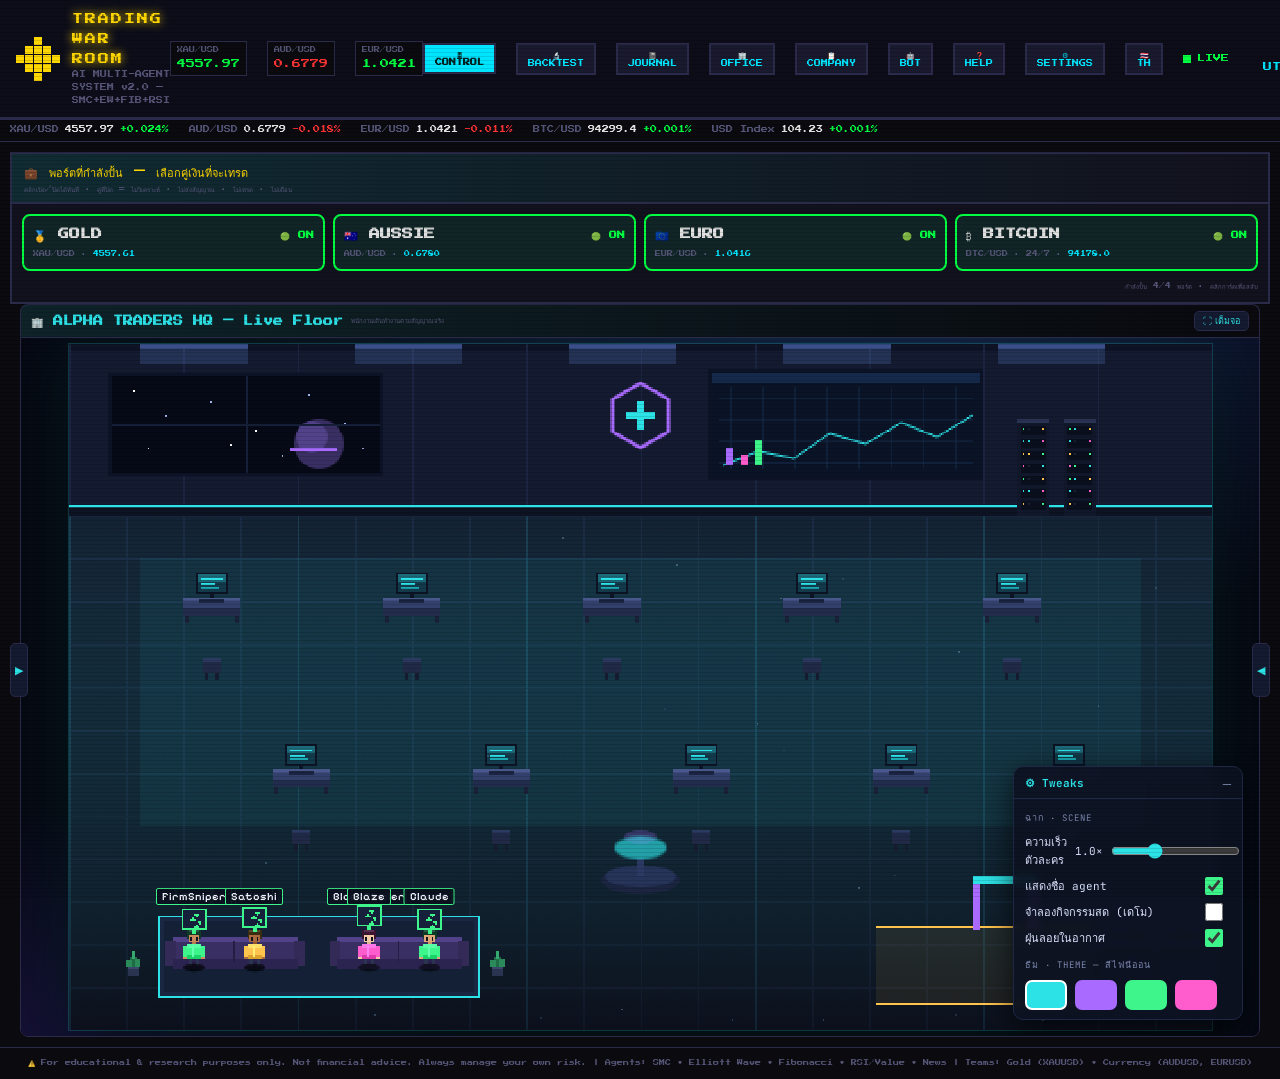
==== index.html @ 18c19ee0 "Phase F.2: fix black screen when both hub columns collapsed. .collapsed{display:none} removed the si" ====
<!DOCTYPE html>
<html lang="th">
<head>
  <meta charset="UTF-8">
  <meta name="viewport" content="width=device-width, initial-scale=1.0">
  <meta http-equiv="cache-control" content="no-cache, no-store, must-revalidate">
  <meta http-equiv="pragma" content="no-cache">
  <meta http-equiv="expires" content="0">
  <title>TRADING WAR ROOM — AI Agent System v25.7</title>
  <link rel="preconnect" href="https://fonts.googleapis.com">
  <link rel="preconnect" href="https://fonts.gstatic.com" crossorigin>
  <link href="https://fonts.googleapis.com/css2?family=Press+Start+2P&display=swap" rel="stylesheet">
  <link rel="stylesheet" href="css/style.css">
  <style>
    /* Pixel art logo grid */
    .star-pixel { display:inline-block; width:6px; height:6px; background:var(--gold); margin:0 1px; }
    .logo-row { display:flex; align-items:center; gap:2px; }

    /* ── HUB LAYOUT (office-center · employees left · data right) ── */
    #main { display:block !important; }
    .hub-grid {
      display:grid; gap:10px; align-items:start;
      grid-template-columns:370px minmax(0,1fr) 300px;
      transition:grid-template-columns .2s ease;
    }
    .hub-grid.no-left  { grid-template-columns:0 minmax(0,1fr) 300px; }
    .hub-grid.no-right { grid-template-columns:370px minmax(0,1fr) 0; }
    .hub-grid.no-left.no-right { grid-template-columns:0 minmax(0,1fr) 0; }
    .hub-col { max-height:calc(100vh - 215px); overflow-y:auto; overflow-x:hidden; min-width:0; }
    .hub-col.collapsed { display:none; }
    .hub-col::-webkit-scrollbar { width:7px; } .hub-col::-webkit-scrollbar-thumb { background:#26324d; border-radius:4px; }
    /* Phase F.2: pin each region to its grid track so hiding a side column with
       display:none does NOT push the center office into the 0-width first track. */
    #hub-left   { grid-column:1; }
    .hub-center { grid-column:2; position:sticky; top:8px; min-width:0; }
    #hub-right  { grid-column:3; }
    .hub-office-head { display:flex; align-items:center; gap:8px; padding:6px 10px; border:1px solid var(--border);
      border-bottom:none; border-radius:8px 8px 0 0; background:linear-gradient(90deg,rgba(45,226,230,.12),transparent); }
    #hub-office-frame { width:100%; height:calc(100vh - 200px); min-height:580px; border:1px solid var(--border);
      border-radius:0 0 8px 8px; background:#070a14; display:block; }
    .hub-tab { position:absolute; top:50%; transform:translateY(-50%); z-index:30; width:18px; height:54px;
      background:#141b30; border:1px solid var(--border); color:var(--cyan,#2de2e6); cursor:pointer;
      font-size:11px; display:flex; align-items:center; justify-content:center; border-radius:5px; }
    #hub-tab-left  { left:0; } #hub-tab-right { right:0; }
    @media (max-width:1100px){ .hub-grid,.hub-grid.no-left,.hub-grid.no-right{ grid-template-columns:1fr; } .hub-center{position:static} #hub-office-frame{height:420px} .hub-col{max-height:none} }
  </style>
</head>
<body>

<!-- ═══════════════════ HEADER ═══════════════════ -->
<header id="header">
  <div class="logo-block">
    <!-- Pixel star logo -->
    <div style="display:grid;grid-template-columns:repeat(5,8px);gap:1px;width:44px">
      <div style="background:transparent"></div>
      <div style="background:transparent"></div>
      <div style="background:#ffd700;height:8px"></div>
      <div style="background:transparent"></div>
      <div style="background:transparent"></div>
      <div style="background:transparent"></div>
      <div style="background:#ffd700;height:8px"></div>
      <div style="background:#ffd700;height:8px"></div>
      <div style="background:#ffd700;height:8px"></div>
      <div style="background:transparent"></div>
      <div style="background:#ffd700;height:8px"></div>
      <div style="background:#ffd700;height:8px"></div>
      <div style="background:#ffd700;height:8px"></div>
      <div style="background:#ffd700;height:8px"></div>
      <div style="background:#ffd700;height:8px"></div>
      <div style="background:transparent"></div>
      <div style="background:#ffd700;height:8px"></div>
      <div style="background:#ffd700;height:8px"></div>
      <div style="background:#ffd700;height:8px"></div>
      <div style="background:transparent"></div>
      <div style="background:transparent"></div>
      <div style="background:transparent"></div>
      <div style="background:#ffd700;height:8px"></div>
      <div style="background:transparent"></div>
      <div style="background:transparent"></div>
    </div>
    <div>
      <div class="logo-text">TRADING WAR ROOM</div>
      <div class="logo-sub">AI MULTI-AGENT SYSTEM v2.0 — SMC+EW+FIB+RSI</div>
    </div>
  </div>

  <div style="display:flex;gap:20px;align-items:center">
    <!-- Price tags in header -->
    <div id="price-xau" class="price-tag">
      <span class="sym">XAU/USD</span>
      <span class="val">4571.00</span>
    </div>
    <div id="price-aud" class="price-tag">
      <span class="sym">AUD/USD</span>
      <span class="val">0.6452</span>
    </div>
    <div id="price-eur" class="price-tag">
      <span class="sym">EUR/USD</span>
      <span class="val">1.0853</span>
    </div>
  </div>

  <div class="header-right">
    <button class="hdr-btn" onclick="Modal.open('control')" title="ห้องควบคุมหลัก — ใช้อันนี้พอ" style="background:var(--teal);color:#022;font-weight:bold">🎛 CONTROL</button>
    <button class="hdr-btn" onclick="Modal.open('backtest')" data-i18n="btn.backtest" data-i18n-title="bt.title">🔬 BACKTEST</button>
    <button class="hdr-btn" onclick="Modal.open('journal')" data-i18n="btn.journal">📓 JOURNAL</button>
    <button class="hdr-btn" onclick="openAgentHQ()" title="Agent HQ — Live Pixel Office">🏢 OFFICE</button>
    <button class="hdr-btn" onclick="Modal.open('company')" title="Company / Org View">📋 COMPANY</button>
    <button class="hdr-btn" onclick="Modal.open('botstatus')" title="MT5 Bot Status">🤖 BOT</button>
    <button class="hdr-btn" onclick="Modal.open('help')" data-i18n="btn.help">❓ HELP</button>
    <button class="hdr-btn" onclick="Modal.open('settings')" data-i18n="btn.settings">⚙ SETTINGS</button>
    <button class="hdr-btn" id="lang-toggle" onclick="I18n.toggle()" title="Toggle TH/EN">🇹🇭 TH</button>
    <div class="live-indicator">
      <div class="live-dot"></div>
      <span id="live-status">INIT</span>
    </div>
    <div id="api-rate" style="display:none;font-size:6px;color:var(--gray);min-width:60px" title="Twelve Data rate: calls in last 60s (safe limit 5, hard limit 8)">API: 0/5</div>
    <div id="clock">--:--:--</div>
  </div>
</header>

<!-- ═══════════════════ ALERT BANNER ═══════════════════ -->
<div id="alert-banner" class="alert-banner" style="display:none">
  <!-- Filled by SignalGrade.renderBanner() -->
</div>

<!-- ═══════════════════ TICKER BAR ═══════════════════ -->
<div id="ticker-bar">
  <div class="ticker-item"><span class="ticker-sym">Loading...</span></div>
</div>

<!-- ═══════════════════ MAIN GRID ═══════════════════ -->
<div id="main">

  <!-- ═══════ PORTFOLIO SELECTOR (Phase 26: choose pairs to grow) ═══════ -->
  <div class="team-panel" id="portfolio-panel" style="grid-column:1/-1">
    <div class="team-header" style="background:linear-gradient(90deg,rgba(0,229,200,0.12),transparent)">
      <div>
        <div class="team-name">💼 พอร์ตที่กำลังปั้น — เลือกคู่เงินที่จะเทรด</div>
        <div style="font-size:6px;color:var(--gray);margin-top:2px">คลิกเปิด/ปิดได้ทันที · คู่ที่ปิด = ไม่วิเคราะห์ · ไม่ส่งสัญญาณ · ไม่เทรด · ไม่เตือน</div>
      </div>
    </div>
    <div id="portfolio-cards" style="display:flex;gap:8px;padding:10px;flex-wrap:wrap"></div>
  </div>

  <!-- ═══════ HUB: employees (left) · office (center) · data (right) ═══════ -->
  <div class="hub-grid" id="hub-grid" style="position:relative">
    <button class="hub-tab" id="hub-tab-left"  title="พับ/กางแผงพนักงาน" onclick="toggleHub('left')">◀</button>
    <button class="hub-tab" id="hub-tab-right" title="พับ/กางแผงข้อมูล"  onclick="toggleHub('right')">▶</button>

    <!-- LEFT: Employee Board / Trading Floor -->
    <aside class="hub-col" id="hub-left">
      <div class="team-panel" id="roster-panel">
        <div class="team-header" style="background:linear-gradient(90deg,rgba(255,215,0,0.12),transparent)">
          <div>
            <div class="team-name">👔 TRADING FLOOR</div>
            <div style="font-size:6px;color:var(--gray);margin-top:2px">1 คอมโบ/คน · แข่งกันออกซิก · Audit รายคน 🎯</div>
          </div>
        </div>
        <div id="trader-roster-body" style="padding:10px">
          <div style="padding:20px;text-align:center;font-size:7px;color:var(--gray)">
            <div class="pixel-loader"></div> Loading traders...
          </div>
        </div>
      </div>
    </aside>

    <!-- CENTER: live pixel office (Agent HQ) -->
    <section class="hub-center" id="hub-center">
      <div class="hub-office-head">
        <span style="font-size:10px;color:var(--cyan,#2de2e6);font-weight:bold">🏢 ALPHA TRADERS HQ — Live Floor</span>
        <span style="font-size:6px;color:var(--gray)">พนักงานเดินทำงานตามสัญญาณจริง</span>
        <button onclick="openAgentHQ()" title="เปิดเต็มจอ" style="margin-left:auto;background:#141b30;border:1px solid var(--border);color:var(--cyan,#2de2e6);font-size:9px;padding:2px 8px;border-radius:5px;cursor:pointer">⛶ เต็มจอ</button>
      </div>
      <iframe id="hub-office-frame" title="Alpha Traders HQ" src="agent-hq.html?embed=1&v=66" loading="lazy"></iframe>
    </section>

    <!-- RIGHT: market data + team analysis + comms -->
    <aside class="hub-col" id="hub-right">
      <!-- GOLD TEAM -->
      <div class="team-panel" id="gold-panel">
        <div class="team-header gold-hdr">
          <div><div class="team-name">🥇 GOLD TEAM</div>
            <div style="font-size:6px;color:var(--gray);margin-top:2px">XAU/USD — Precious Metals</div></div>
        </div>
        <div id="gold-team-body">
          <div style="padding:20px;text-align:center;font-size:7px;color:var(--gray)"><div class="pixel-loader"></div> Initializing Gold Team...</div>
        </div>
      </div>
      <!-- CURRENCY TEAM -->
      <div class="team-panel" id="currency-panel" style="margin-top:10px">
        <div class="team-header fx-hdr">
          <div><div class="team-name fx">💱 CURRENCY TEAM</div>
            <div style="font-size:6px;color:var(--gray);margin-top:2px">AUD/USD + EUR/USD — FX Desk</div></div>
        </div>
        <div id="currency-team-body">
          <div style="padding:20px;text-align:center;font-size:7px;color:var(--gray)"><div class="pixel-loader"></div> Initializing Currency Team...</div>
        </div>
      </div>
      <!-- ACTIVITY LOG -->
      <div id="log-panel" style="margin-top:10px">
        <div class="log-header">📡 AGENT COMMS <span style="margin-left:auto;font-size:6px" class="updating">LIVE</span></div>
        <div class="log-body" id="log-body"></div>
      </div>
    </aside>
  </div>

  <!-- ═══════ COMMANDER PANEL (hidden — superseded by EMPLOYEE BOARD) ═══════ -->
  <div id="commander-panel" class="px-box" style="display:none">
    <div class="cmd-header">
      <div>
        <div class="cmd-title">👑 COMMANDER — GENERAL CONTROL</div>
        <div style="font-size:6px;color:var(--gray);margin-top:2px">Aggregates all team signals → Final trade recommendation</div>
      </div>
      <div style="font-size:7px;color:var(--purple)">ORCHESTRATOR</div>
    </div>
    <div id="commander-body">
      <div style="padding:20px;text-align:center;font-size:7px;color:var(--gray)">
        <div class="pixel-loader"></div> Waiting for team reports...
      </div>
    </div>
  </div>


</div><!-- #main -->

<!-- ═══════════════════ SETTINGS MODAL ═══════════════════ -->
<div id="modal-settings" class="modal" style="display:none">
  <div class="modal-box">
    <div class="modal-header">
      <div class="modal-title">⚙ SETTINGS — Telegram &amp; Alerts</div>
      <button class="modal-close" onclick="Modal.close()">✕</button>
    </div>
    <div class="modal-body">
      <div class="form-group">
        <label class="form-label">🤖 Bot Token <span class="hint">(จาก @BotFather)</span></label>
        <input id="s-token" type="text" class="form-input" placeholder="1234567890:ABCdef..." spellcheck="false">
      </div>
      <div class="form-group">
        <label class="form-label">💬 Chat ID <span class="hint">(ส่ง /start ให้ bot แล้วเช็คที่ @userinfobot)</span></label>
        <input id="s-chatid" type="text" class="form-input" placeholder="-100... หรือ 123456789" spellcheck="false">
      </div>
      <div class="form-row">
        <div class="form-group flex-1">
          <label class="form-label">⭐ ส่งเฉพาะ Grade ขั้นต่ำ</label>
          <select id="s-mingrade" class="form-input">
            <option value="S+">เฉพาะ S+ (โอกาสดีที่สุดเท่านั้น)</option>
            <option value="A" selected>A ขึ้นไป (แนะนำ)</option>
            <option value="B">B ขึ้นไป</option>
            <option value="C">C ขึ้นไป (ส่งบ่อย)</option>
          </select>
        </div>
        <div class="form-group flex-1">
          <label class="form-label">⏱ Cooldown (นาที)</label>
          <input id="s-cooldown" type="number" class="form-input" min="1" max="60" value="5">
        </div>
      </div>
      <div class="form-row">
        <label class="form-checkbox">
          <input id="s-on" type="checkbox"> เปิด Telegram notifications
        </label>
        <label class="form-checkbox">
          <input id="s-sound" type="checkbox" checked> เปิดเสียง alert
        </label>
      </div>
      <div class="form-row">
        <label class="form-checkbox">
          <input id="s-keepalive" type="checkbox" checked> 🔋 Keep-Alive (ป้องกัน tab sleep)
        </label>
        <button class="btn btn-secondary" style="padding:4px 8px;font-size:6px" onclick="KeepAlive.requestNotifPerm().then(p => { const s = document.getElementById('s-status'); s.textContent = '🔔 Notification: ' + p; s.style.color = p === 'granted' ? 'var(--green)' : 'var(--orange)'; })">🔔 ขอ Notif Permission</button>
      </div>

      <div class="form-group">
        <label class="form-label">🎯 Trade Mode <span class="hint">(ปรับ TP/SL ตามสไตล์)</span></label>
        <select id="s-trademode" class="form-input">
          <option value="scalp">⚡ Scalp — SL/TP สั้น เข้าเร็วออกเร็ว (15-60 นาที)</option>
          <option value="swing" selected>🌊 Swing — ถือ 4-12 ชั่วโมง (default)</option>
          <option value="position">🏔 Position — ถือข้ามวัน หา big move</option>
        </select>
      </div>

      <div class="form-row">
        <div class="form-group flex-1">
          <label class="form-label">💰 Account Size <span class="hint">(USD)</span></label>
          <input id="s-accountsize" type="number" class="form-input" min="10" max="1000000" step="10" value="30">
        </div>
        <div class="form-group flex-1">
          <label class="form-label">⚠️ Risk per Trade <span class="hint">(%)</span></label>
          <input id="s-risk" type="number" class="form-input" min="0.5" max="10" step="0.5" value="2">
        </div>
      </div>

      <div class="form-group">
        <label class="form-label">🎯 Symbol Filter <span class="hint">(ส่ง Telegram เฉพาะคู่ที่ติ๊ก)</span></label>
        <div style="display:flex;gap:14px;padding:6px 4px;flex-wrap:wrap">
          <label class="form-checkbox"><input id="s-enableXAU" type="checkbox" checked> 🥇 XAUUSD</label>
          <label class="form-checkbox"><input id="s-enableAUD" type="checkbox" checked> 🇦🇺 AUDUSD</label>
          <label class="form-checkbox"><input id="s-enableEUR" type="checkbox" checked> 🇪🇺 EURUSD</label>
        </div>
      </div>

      <div class="form-group">
        <label class="form-checkbox" style="font-size:8px">
          <input id="s-tradeWithoutKB" type="checkbox"> 🚀 ออกไม้แม้ KB ยังว่าง <span class="hint">(ข้ามด่าน "KB ยังไม่ทำกำไร / WR&lt;50%")</span>
        </label>
        <div style="font-size:6px;color:var(--orange);line-height:1.5;padding:2px 4px">
          ⚠️ ปกติระบบจะไม่เทรดจน KB มีสถิติชนะก่อน (กันเจ๊ง) เปิดอันนี้ = เชื่อ conf สด ๆ ออกไม้เลย — เหมาะตอนเริ่มต้น/เดโม เพื่อเก็บข้อมูลให้ KB · เกรดจะคิดจาก conf อย่างเดียว
        </div>
      </div>

      <!-- 🔧 ADVANCED (collapsed — most users never need these) -->
      <details style="margin:8px 0;border:1px dashed var(--gray);border-radius:5px;padding:4px 8px">
        <summary style="cursor:pointer;font-size:8px;color:var(--gray)">🔧 ขั้นสูง (Adaptive AI · ADX Gate · Min Weight) — กดเพื่อเปิด</summary>
        <div style="margin-top:6px">
          <!-- Phase 19: Adaptive AI -->
          <div class="form-group" style="border:1px solid var(--purple);padding:6px 8px;background:rgba(120,80,255,0.06)">
            <label class="form-label" style="color:var(--purple)">🧠 ADAPTIVE AI (Phase 19)</label>
            <label class="form-checkbox" style="display:block;margin:4px 0">
              <input id="s-recency" type="checkbox"> 🕐 Recency Learning — ให้ trade ล่าสุดสำคัญกว่า (ปรับตามตลาดที่เปลี่ยน)
            </label>
            <label class="form-checkbox" style="display:block;margin:4px 0">
              <input id="s-autoapply" type="checkbox"> 🤖 Auto-Apply Strategy — ปรับ agent/symbol เองทุก +100 trades (แจ้งไม่ต้องกด)
            </label>
          </div>

          <div class="form-row">
            <div class="form-group flex-1">
              <label class="form-label">📈 ADX Gate <span class="hint">(0=ปิด, 20=ตลาด trend)</span></label>
              <input id="s-adxgate" type="number" class="form-input" min="0" max="50" value="20">
            </div>
            <div class="form-group flex-1">
              <label class="form-label">🎚 Min Agent Weight <span class="hint">(0.5 = ตัดเสียง agent ที่ KB บอกว่าห่วย)</span></label>
              <input id="s-minweight" type="number" class="form-input" min="0.2" max="1.0" step="0.1" value="0.5">
            </div>
          </div>
        </div>
      </details>

      <div id="s-status" class="form-status"></div>
      <div class="form-actions">
        <button class="btn btn-secondary" onclick="Modal.testTelegram()">🧪 ทดสอบส่ง</button>
        <button class="btn btn-secondary" onclick="Telegram.sendDailyNews().then(r => { const s = document.getElementById('s-status'); s.textContent = r?.ok ? '✓ ส่งข่าววันนี้แล้ว' : '✗ ' + (r?.msg || 'error'); s.style.color = r?.ok ? 'var(--green)' : 'var(--red)'; })">📰 ส่งข่าววันนี้</button>
        <button class="btn btn-primary" onclick="Modal.saveSettings()">💾 บันทึก</button>
      </div>
      <div class="px-divider"></div>
      <div style="font-size:8px;color:var(--gold);margin:10px 0 6px">💹 PRICE FEED (ราคาจริงจากตลาด)</div>

      <div class="form-group">
        <label class="form-label">📡 API Provider</label>
        <select id="s-provider" class="form-input">
          <option value="ea_bridge">🤖 MT5 EA Bridge (broker real-time — ดีที่สุด ต้องเปิด MT5)</option>
          <option value="twelvedata">Twelve Data (ฟรี 800/วัน — ต้อง key)</option>
          <option value="frankfurter">🇪🇺 Frankfurter (forex ฟรี — ไม่มีทอง)</option>
          <option value="yahoo">📊 Yahoo Finance (อาจ CORS block)</option>
          <option value="oanda">🥇 OANDA Demo (ฟรี unlimited — broker quality)</option>
        </select>
      </div>

      <div id="oanda-config" style="border-left:2px solid var(--green);padding:6px 8px;margin-bottom:10px;background:rgba(0,255,65,0.05)">
        <div style="font-size:7px;color:var(--green);margin-bottom:4px">🥇 OANDA Demo Setup</div>
        <div class="form-group">
          <label class="form-label">🔑 OANDA API Token <span class="hint">(Manage API Access)</span></label>
          <input id="s-oandatoken" type="text" class="form-input" placeholder="abc...-..." spellcheck="false">
        </div>
        <div class="form-group">
          <label class="form-label">💼 Account ID <span class="hint">(101-xxx-xxxxxxx-xxx)</span></label>
          <input id="s-oandaacct" type="text" class="form-input" placeholder="101-001-12345678-001" spellcheck="false">
        </div>
        <div style="font-size:6px;color:var(--gray);line-height:1.6">
          <b style="color:var(--gold)">📘 วิธีหา:</b><br>
          1. สมัคร <a href="https://www.oanda.com/forex-trading/account/register/demo" target="_blank" style="color:var(--teal)">oanda.com/demo</a><br>
          2. Login → My Services → <b>Manage API Access</b> → Generate Token<br>
          3. Account ID ใน Account Statement
        </div>
      </div>

      <div class="form-group">
        <label class="form-label">🔑 Twelve Data API Key <span class="hint">(ถ้าใช้ Twelve Data)</span></label>
        <input id="s-pricekey" type="text" class="form-input" placeholder="abc123def456..." spellcheck="false">
      </div>
      <div class="form-row">
        <label class="form-checkbox flex-1">
          <input id="s-pricefeed" type="checkbox"> เปิดดึงราคาจริง (Real prices)
        </label>
        <div class="form-group flex-1" style="margin:0">
          <label class="form-label">⏱ Refresh ทุก (วินาที — EA Bridge ≥15, อื่นๆ ≥60)</label>
          <input id="s-pricerefresh" type="number" class="form-input" min="15" max="600" value="120">
        </div>
      </div>
      <div class="form-actions" style="margin-top:6px">
        <button class="btn btn-secondary" onclick="Modal.testPriceFeed()">🧪 ทดสอบดึงราคา</button>
        <button class="btn btn-primary" onclick="Modal.enableScalpTest()" title="One-click: EA Bridge + Scalp mode + Gold focus">⚡ Scalp Test (ทอง)</button>
      </div>

      <div class="px-divider"></div>
      <div style="font-size:8px;color:var(--gold);margin:10px 0 6px">🤖 MT5 BOT BRIDGE (เชื่อม EA → เว็บ)</div>
      <div class="form-group">
        <label class="form-label">🔗 Bot Bridge URL <span class="hint">(Apps Script /exec URL)</span></label>
        <input id="s-botbridge" type="text" class="form-input" placeholder="https://script.google.com/macros/s/.../exec" spellcheck="false">
      </div>
      <div style="font-size:6px;color:var(--gray);line-height:1.6;padding:0 4px 8px">
        <b style="color:var(--gold)">📘 วิธีตั้ง:</b><br>
        1. เปิด <a href="https://script.google.com" target="_blank" style="color:var(--teal)">script.google.com</a> → New project<br>
        2. Copy โค้ดจาก <code>mt5/BridgeCode.gs</code> ไปวาง<br>
        3. Deploy → New deployment → Web app (Execute as: Me, Access: Anyone)<br>
        4. Copy URL ลงทั้ง EA Input และช่องนี้
      </div>

      <!-- ═══════ Phase 26: GEMINI AI brain (Gemini / Groq, server-side key) ═══════ -->
      <div style="font-size:8px;color:var(--teal);margin:10px 0 6px">🧠 GEMINI AI BRAIN (ฝ่ายกลยุทธ์ + เลขา · เลือก provider ได้)</div>
      <div class="form-group">
        <label class="form-label">🌐 Provider</label>
        <select id="s-aiprovider" class="form-input" onchange="AIBridge._uiProviderChange()">
          <option value="groq">Groq (ฟรีจริง · แนะนำ)</option>
          <option value="gemini">Google Gemini</option>
        </select>
        <label class="form-label" style="margin-top:8px">🔑 API Key <span class="hint">(เก็บฝั่งเซิร์ฟเวอร์ ไม่อยู่ในเบราว์เซอร์)</span></label>
        <input id="s-aikey" type="password" class="form-input" placeholder="วาง API key แล้วกดบันทึก" spellcheck="false" autocomplete="off">
        <label class="form-label" style="margin-top:8px">🤖 โมเดล</label>
        <select id="s-aimodel" class="form-input">
          <option value="llama-3.3-70b-versatile">llama-3.3-70b-versatile (แนะนำ)</option>
          <option value="llama-3.1-8b-instant">llama-3.1-8b-instant (เร็ว)</option>
          <option value="openai/gpt-oss-20b">openai/gpt-oss-20b</option>
        </select>
        <div style="display:flex;gap:6px;margin-top:6px;flex-wrap:wrap">
          <button class="btn btn-primary" style="border-color:var(--teal);color:var(--teal);font-size:8px" onclick="AIBridge._uiSave()">💾 บันทึกขึ้นเซิร์ฟเวอร์</button>
          <button class="btn btn-secondary" style="font-size:8px" onclick="AIBridge._uiTest()">🧪 ทดสอบ</button>
          <button class="btn btn-secondary" style="font-size:8px" onclick="AIBridge._uiStatus()">🔄 เช็คสถานะ</button>
        </div>
        <div id="ai-key-status" style="font-size:7px;margin-top:6px;color:var(--gray)">⚪ กดเช็คสถานะเพื่อดูว่ามี key หรือยัง</div>
      </div>
      <div id="ai-key-hint" style="font-size:6px;color:var(--gray);line-height:1.6;padding:0 4px 8px">
        <b style="color:var(--teal)">📘 หา key ฟรี:</b> <a href="https://console.groq.com/keys" target="_blank" style="color:var(--teal)">console.groq.com/keys</a> → Create API Key<br>
        ⚠️ ต้อง <b>re-deploy Apps Script เป็นเวอร์ชันใหม่</b> หลังอัปเดต BridgeCode.gs ปุ่มนี้ถึงทำงาน
      </div>

      <!-- Phase 13: Web AI → EA signal pipeline -->
      <div class="form-row" style="padding:6px;border:1px solid var(--purple);background:rgba(120,80,255,0.08);margin-top:6px">
        <label class="form-checkbox flex-1" style="font-size:7px">
          <input id="s-web-ai-signals" type="checkbox">
          🧠 <b>Web AI ส่งสัญญาณให้ EA</b> เทรดเอง (Grade A+ เท่านั้น)
        </label>
      </div>
      <div style="font-size:6px;color:var(--gray);line-height:1.6;padding:0 4px 8px">
        ⚠️ ต้องเปิด <code>AcceptWebSignals = true</code> ใน EA Inputs ด้วย<br>
        เมื่อ AI 11 agents บนเว็บเห็น setup Grade A หรือ S+ → ส่งคำสั่งให้ EA เทรดทันที (bypass cooldown)
      </div>

      <div class="help-box">
        <div style="font-size:7px;color:var(--gold);margin-bottom:4px">📘 วิธีตั้ง Telegram Bot:</div>
        <ol style="font-size:6px;color:var(--white);line-height:1.8;padding-left:14px">
          <li>เปิด Telegram → search <b>@BotFather</b> → ส่ง <code>/newbot</code></li>
          <li>ตั้งชื่อ + username → ได้ <b>Bot Token</b> (1234:ABC...) มาวางช่องบน</li>
          <li>Search bot ของคุณ → กด <code>/start</code> ส่งให้มัน</li>
          <li>Search <b>@userinfobot</b> → กด <code>/start</code> → จะได้ <b>Chat ID</b></li>
          <li>กรอก Chat ID → ติ๊ก "เปิด Telegram" → กด ทดสอบส่ง</li>
        </ol>
      </div>
    </div>
  </div>
</div>

<!-- ═══════════════════ BACKTEST MODAL ═══════════════════ -->
<div id="modal-backtest" class="modal" style="display:none">
  <div class="modal-box modal-xl">
    <div class="modal-header">
      <div class="modal-title">🔬 BACKTEST — ทดสอบ Strategy บน History</div>
      <button class="modal-close" onclick="Modal.close()">✕</button>
    </div>
    <div class="modal-body" id="backtest-body">
      <div style="padding:20px;text-align:center;font-size:7px;color:var(--gray)">Loading...</div>
    </div>
  </div>
</div>

<!-- ═══════════════════ JOURNAL MODAL ═══════════════════ -->
<div id="modal-journal" class="modal" style="display:none">
  <div class="modal-box modal-xl">
    <div class="modal-header">
      <div class="modal-title">📓 TRADE JOURNAL — ประวัติสัญญาณ + ผลลัพธ์</div>
      <button class="modal-close" onclick="Modal.close()">✕</button>
    </div>
    <div class="modal-body" id="journal-body">
      <div style="padding:20px;text-align:center;font-size:7px;color:var(--gray)">Loading...</div>
    </div>
  </div>
</div>

<!-- ═══════════════════ HELP MODAL ═══════════════════ -->
<div id="modal-help" class="modal" style="display:none">
  <div class="modal-box modal-lg">
    <div class="modal-header">
      <div class="modal-title">❓ HELP — วิธีอ่านหน้าเว็บนี้</div>
      <button class="modal-close" onclick="Modal.close()">✕</button>
    </div>
    <div class="modal-body help-content">

      <div class="help-section">
        <div class="help-title">🚨 ALERT BANNER (แถบสีเขียว/แดง ด้านบน)</div>
        <div class="help-text">จะ <b>โผล่อัตโนมัติ</b> เมื่อมีสัญญาณ Grade A หรือ S+ พร้อมเสียง alert ถ้าแถบนี้ขึ้น = <b>โอกาสน่าเข้า</b>! แสดง Entry/SL/TP ครบ</div>
      </div>

      <div class="help-section">
        <div class="help-title">🏆 GRADE BADGE (เกรดสัญญาณ)</div>
        <div class="help-row"><span class="badge-demo" style="color:#ff00ff;border-color:#ff00ff">S+</span> 88–100 — สัญญาณดีที่สุด ทุกทีมเห็นตรงกัน + confidence สูงมาก</div>
        <div class="help-row"><span class="badge-demo" style="color:#00ff41;border-color:#00ff41">A</span> 80–87 — สัญญาณแข็งแรง พร้อมเข้า</div>
        <div class="help-row"><span class="badge-demo" style="color:#ffe600;border-color:#ffe600">B</span> 65–79 — ดี แต่รอ confirm เพิ่ม</div>
        <div class="help-row"><span class="badge-demo" style="color:#ff8c00;border-color:#ff8c00">C</span> 50–64 — กลางๆ ไม่แนะนำ</div>
        <div class="help-row"><span class="badge-demo" style="color:#555;border-color:#555">D</span> &lt;50 — อย่าเทรด</div>
      </div>

      <div class="help-section">
        <div class="help-title">🥇 GOLD TEAM / 💱 CURRENCY TEAM</div>
        <div class="help-text">แต่ละทีมมี Head Agent (หัวหน้า) + 4 Analysts + News Agent</div>
        <ul class="help-list">
          <li><b>⚡ SMC Analyst</b> — วิเคราะห์ Structure/BOS/Order Block/FVG (Fair Value Gap)</li>
          <li><b>🌊 Elliott Wave</b> — นับคลื่น Wave 1–5 + Correction (Wave 3 ดีที่สุด)</li>
          <li><b>📐 Fibonacci</b> — หา Golden Zone (0.618), TP/SL จาก fib extension</li>
          <li><b>📊 RSI/Value</b> — RSI, ADX (ความแรง trend), Divergence, Volume Profile (POC/VAH/VAL)</li>
        </ul>
      </div>

      <div class="help-section">
        <div class="help-title">📰 NEWS AGENT — วิธีอ่าน</div>
        <div class="help-row"><span class="impact impact-high"></span> <b>แดง</b> = High impact (NFP, CPI, Rate decision) — เลี่ยงเทรด 30 นาทีก่อน/หลัง</div>
        <div class="help-row"><span class="impact impact-med"></span> <b>เหลือง</b> = Medium impact (PMI, Retail Sales)</div>
        <div class="help-row"><span class="impact impact-low"></span> <b>เขียว</b> = Low impact (Speeches, minor data)</div>
        <div class="help-text">▲ = ข่าวสนับสนุน Bull / ▼ = สนับสนุน Bear / ● = Neutral</div>
        <div class="help-text" style="color:var(--yellow);margin-top:4px">⚠️ ถ้าเห็น <b>"Event within 1h!"</b> = ห้ามเข้า order! รอข่าวออกก่อน</div>
      </div>

      <div class="help-section">
        <div class="help-title">👑 COMMANDER PANEL</div>
        <ul class="help-list">
          <li><b>FINAL SIGNAL</b> — ▲ BUY / ▼ SELL / ⏸ WAIT พร้อม pair ที่ดีที่สุด</li>
          <li><b>Entry</b> — ราคาเข้า, <b>SL</b> — Stop Loss, <b>TP1/TP2</b> — Take Profit</li>
          <li><b>R:R</b> — Risk:Reward ratio (ยิ่ง R:R สูง ยิ่งคุ้ม)</li>
          <li><b>Position</b> — แนะนำ % ของ balance ที่ควรเสี่ยง</li>
          <li><b>Analyst Votes</b> — ▲ = agent โหวต buy / ▼ = sell / — = neutral</li>
        </ul>
      </div>

      <div class="help-section">
        <div class="help-title">🎯 Workflow แนะนำ</div>
        <ol class="help-list">
          <li>เปิดหน้าเว็บทิ้งไว้ background</li>
          <li>รอ <b>Alert Banner</b> โผล่ + เสียง alert</li>
          <li>เช็ค <b>Grade</b> ต้อง A ขึ้นไป</li>
          <li>ดู <b>Commander Panel</b> หา Entry/SL/TP</li>
          <li>เช็ค <b>News Agent</b> ไม่มี event ใน 1h</li>
          <li>วาง order ตาม risk management ของตัวเอง</li>
        </ol>
      </div>

      <div class="help-section" style="border-color:var(--red)">
        <div class="help-title" style="color:var(--red)">⚠️ DISCLAIMER</div>
        <div class="help-text">ระบบนี้เป็น <b>AI analysis tool</b> — ใช้ประกอบการตัดสินใจ ไม่ใช่ financial advice. ตลาดมีความเสี่ยง คุณต้องจัดการ risk ของตัวเอง ทดสอบใน demo account ก่อน</div>
      </div>

    </div>
  </div>
</div>

<!-- ═══════════════════ OFFICE MODAL ═══════════════════ -->
<div id="modal-office" class="modal" style="display:none">
  <div class="modal-box modal-xl" style="max-width:760px;width:94vw;max-height:94vh;padding:0;overflow:hidden">
    <div class="modal-header" style="padding:8px 12px">
      <div class="modal-title">🏢 OFFICE HQ</div>
      <button class="modal-close" onclick="Modal.close()">✕</button>
    </div>
    <div id="office-body" style="max-height:86vh;overflow-y:auto"></div>
  </div>
</div>

<!-- ═══════════════════ COMPANY MODAL ═══════════════════ -->
<div id="modal-company" class="modal" style="display:none">
  <div class="modal-box modal-xl" style="max-width:1200px;width:96vw;max-height:94vh">
    <div class="modal-header">
      <div class="modal-title">🏢 TRADING WAR ROOM CORP — Personal AI Trading Firm</div>
      <button class="modal-close" onclick="Modal.close()">✕</button>
    </div>
    <div class="modal-body" id="company-body" style="max-height:86vh;overflow-y:auto">
      <div style="padding:20px;text-align:center;font-size:7px;color:var(--gray)">Loading company...</div>
    </div>
  </div>
</div>

<!-- ═══════════════════ BOT STATUS MODAL ═══════════════════ -->
<div id="modal-botstatus" class="modal" style="display:none">
  <div class="modal-box modal-lg">
    <div class="modal-header">
      <div class="modal-title">🤖 MT5 BOT STATUS — Live from EA</div>
      <button class="modal-close" onclick="Modal.close()">✕</button>
    </div>
    <div class="modal-body">
      <div id="bot-status-body">
        <div style="padding:20px;text-align:center;font-size:7px;color:var(--gray)">
          ⏳ Waiting for data from MT5 EA...<br><br>
          ถ้าไม่เห็นข้อมูล: ตรวจ <b>SETTINGS → Bot Bridge URL</b> และดูว่า EA ออนไลน์อยู่
        </div>
      </div>
      <div class="help-box" style="margin-top:12px">
        <div style="font-size:7px;color:var(--gold);margin-bottom:4px">📘 วิธี Setup ครั้งแรก:</div>
        <ol style="font-size:6px;color:var(--white);line-height:1.8;padding-left:14px">
          <li>เปิด <a href="https://script.google.com" target="_blank" style="color:var(--teal)">script.google.com</a> → New project</li>
          <li>Copy <code>mt5/BridgeCode.gs</code> → Paste → Save</li>
          <li>Deploy → New deployment → Web app (Execute: Me, Access: Anyone) → Authorize</li>
          <li>Copy <b>/exec URL</b> → Paste ลง EA Input <code>WebhookURL</code> และ SETTINGS → Bot Bridge URL</li>
          <li>MT5 → Tools → Options → Expert Advisors → ✅ Allow WebRequest + add <code>https://script.google.com</code> และ <code>https://script.googleusercontent.com</code></li>
          <li>Restart EA → ข้อมูลจะมาทุก 60 วินาที</li>
        </ol>
      </div>
    </div>
  </div>
</div>

<!-- ═══════════════════ CONTROL (Cockpit — one place for daily use) ═══════════════════ -->
<div id="modal-control" class="modal" style="display:none">
  <div class="modal-box modal-lg">
    <div class="modal-header">
      <div class="modal-title">🎛 CONTROL — ห้องควบคุมหลัก</div>
      <button class="modal-close" onclick="Modal.close()">✕</button>
    </div>
    <div class="modal-body" id="control-body">
      <div style="padding:20px;text-align:center;font-size:7px;color:var(--gray)">Loading...</div>
    </div>
  </div>
</div>

<!-- ═══════════════════ GEMINI COACH ═══════════════════ -->
<div id="modal-gemini" class="modal" style="display:none">
  <div class="modal-box modal-lg">
    <div class="modal-header">
      <div class="modal-title">🧠 GEMINI — หัวหน้าโค้ช (พัฒนาทีมอัตโนมัติ)</div>
      <button class="modal-close" onclick="Modal.close()">✕</button>
    </div>
    <div class="modal-body" id="gemini-body">
      <div style="padding:20px;text-align:center;font-size:7px;color:var(--gray)">Loading...</div>
    </div>
  </div>
</div>

<!-- ═══════════════════ FOOTER NOTE ═══════════════════ -->
<div style="text-align:center;font-size:6px;color:var(--gray);padding:10px;border-top:1px solid var(--border)">
  ⚠️ For educational &amp; research purposes only. Not financial advice. Always manage your own risk. |
  Agents: SMC • Elliott Wave • Fibonacci • RSI/Value • News | Teams: Gold (XAUUSD) • Currency (AUDUSD, EURUSD)
</div>

<!-- ═══════════════════ SCRIPTS ═══════════════════ -->
<script src="js/i18n.js?v=83"></script>
<script src="js/market.js?v=83"></script>
<script src="js/agents.js?v=83"></script>
<script src="js/ui.js?v=83"></script>
<script src="js/extras.js?v=83"></script>
<script src="js/ai-bridge.js?v=83"></script>
<script src="js/gemini.js?v=83"></script>
<script src="js/portfolio.js?v=83"></script>
<script src="js/sprite-slicer.js?v=83"></script>
<script src="js/backtest.js?v=83"></script>
<script src="js/app.js?v=83"></script>

<!-- ═══════════════════ AGENT HQ — full-screen live pixel office (iframe) ═══════════════════ -->
<div id="agenthq-overlay" style="display:none;position:fixed;inset:0;z-index:9999;background:#070a14">
  <button onclick="closeAgentHQ()" title="ปิด (Esc)"
    style="position:absolute;top:12px;right:16px;z-index:10000;background:#0d1322;border:1px solid #2de2e6;
           color:#2de2e6;font-family:monospace;font-size:13px;padding:5px 12px;border-radius:7px;cursor:pointer">✕ ปิด</button>
  <iframe id="agenthq-frame" title="Agent HQ" style="width:100%;height:100%;border:none;display:block"></iframe>
</div>
<script>
  function openAgentHQ() {
    const ov = document.getElementById('agenthq-overlay');
    const fr = document.getElementById('agenthq-frame');
    if (!fr.src) fr.src = 'agent-hq.html?v=83';   // load once; data syncs live from parent
    ov.style.display = 'block';
  }
  function closeAgentHQ() { document.getElementById('agenthq-overlay').style.display = 'none'; }
  // collapse/expand the hub side panels (employees ◀ / data ▶)
  function _setHub(side, off) {
    const grid = document.getElementById('hub-grid');
    const col  = document.getElementById(side === 'left' ? 'hub-left' : 'hub-right');
    const tab  = document.getElementById(side === 'left' ? 'hub-tab-left' : 'hub-tab-right');
    const cls  = side === 'left' ? 'no-left' : 'no-right';
    grid.classList.toggle(cls, off);
    if (col) col.classList.toggle('collapsed', off);
    if (tab) tab.textContent = off ? (side === 'left' ? '▶' : '◀') : (side === 'left' ? '◀' : '▶');
    try { localStorage.setItem('twr_hub_' + side, off ? '1' : '0'); } catch (e) {}
  }
  function toggleHub(side) {
    const grid = document.getElementById('hub-grid');
    const cls  = side === 'left' ? 'no-left' : 'no-right';
    _setHub(side, !grid.classList.contains(cls));   // flip current state
  }
  // Phase F: LEAN by default — side columns collapsed unless the user expanded them before.
  function _applyHubState() {
    ['left', 'right'].forEach(side => {
      let off; try { const v = localStorage.getItem('twr_hub_' + side); off = (v === null) ? true : v === '1'; } catch (e) { off = true; }
      _setHub(side, off);
    });
  }
  _applyHubState();
  document.addEventListener('keydown', (e) => {
    if (e.key === 'Escape' && document.getElementById('agenthq-overlay').style.display === 'block') closeAgentHQ();
  });
</script>

</body>
</html>
---- css/style.css ----
/* ═══════════════════════════════════════════════════
   TRADING WAR ROOM - PIXEL ART THEME
   ═══════════════════════════════════════════════════ */

@import url('https://fonts.googleapis.com/css2?family=Press+Start+2P&display=swap');

:root {
  --bg-dark:     #0a0a0f;
  --bg-panel:    #12121e;
  --bg-card:     #1a1a2e;
  --bg-header:   #0d0d1a;
  --green:       #00ff41;
  --green-dim:   #006e1c;
  --red:         #ff3333;
  --red-dim:     #6e0000;
  --yellow:      #ffe600;
  --yellow-dim:  #6e6200;
  --orange:      #ff8c00;
  --blue:        #00b4ff;
  --purple:      #9d4edd;
  --teal:        #00e5ff;
  --white:       #e0e0e0;
  --gray:        #555577;
  --border:      #2a2a4a;
  --gold:        #ffd700;
  --pixel-font:  'Press Start 2P', 'Courier New', monospace;
  --scan-line:   rgba(0, 0, 0, 0.12);
}

* { margin: 0; padding: 0; box-sizing: border-box; }

html { overflow-x: hidden; }

body {
  background: var(--bg-dark);
  color: var(--white);
  font-family: var(--pixel-font);
  font-size: 9px;
  line-height: 1.8;
  min-height: 100vh;
  overflow-x: hidden;
}

/* ── Scanline overlay ── */
body::after {
  content: '';
  position: fixed;
  inset: 0;
  background: repeating-linear-gradient(
    0deg, transparent, transparent 3px,
    var(--scan-line) 3px, var(--scan-line) 4px
  );
  pointer-events: none;
  z-index: 9999;
}

/* ── Scrollbar ── */
::-webkit-scrollbar { width: 6px; }
::-webkit-scrollbar-track { background: var(--bg-dark); }
::-webkit-scrollbar-thumb { background: var(--gray); }

/* ═══════════════════ PIXEL BORDER MIXIN ═══════════════════ */
.px-box {
  border: 2px solid var(--border);
  background: var(--bg-card);
  position: relative;
}

.px-box::before {
  content: '';
  position: absolute;
  inset: 0;
  border: 1px solid rgba(255,255,255,0.03);
  pointer-events: none;
}

/* ═══════════════════ HEADER ═══════════════════ */
#header {
  background: var(--bg-header);
  border-bottom: 3px solid var(--border);
  padding: 10px 16px;
  display: flex;
  align-items: center;
  justify-content: space-between;
  position: sticky;
  top: 0;
  z-index: 100;
}

.logo-block {
  display: flex;
  align-items: center;
  gap: 12px;
}

.logo-pixel {
  display: grid;
  grid-template-columns: repeat(5, 6px);
  grid-template-rows: repeat(5, 6px);
  gap: 1px;
}

.logo-pixel .p { background: var(--gold); }
.logo-pixel .d { background: transparent; }

.logo-text {
  font-size: 11px;
  color: var(--gold);
  text-shadow: 0 0 10px var(--gold);
  letter-spacing: 2px;
}

.logo-sub {
  font-size: 7px;
  color: var(--gray);
}

.header-right {
  display: flex;
  align-items: center;
  gap: 20px;
}

.live-indicator {
  display: flex;
  align-items: center;
  gap: 6px;
  font-size: 8px;
  color: var(--green);
}

.live-dot {
  width: 8px; height: 8px;
  background: var(--green);
  animation: blink 1s steps(1) infinite;
}

@keyframes blink {
  0%, 100% { opacity: 1; }
  50%       { opacity: 0; }
}

#clock {
  font-size: 9px;
  color: var(--teal);
  min-width: 140px;
  text-align: right;
}

/* ═══════════════════ MAIN LAYOUT ═══════════════════ */
#main {
  display: grid;
  grid-template-columns: 1fr 1fr;
  grid-template-rows: auto auto;
  gap: 10px;
  padding: 10px;
  max-width: 1400px;
  margin: 0 auto;
}

#commander-panel {
  grid-column: 1 / -1;
}

#log-panel {
  grid-column: 1 / -1;
}

/* ═══════════════════ TEAM PANEL ═══════════════════ */
.team-panel {
  border: 2px solid var(--border);
  background: var(--bg-panel);
  overflow: hidden;
}

.team-header {
  display: flex;
  align-items: center;
  justify-content: space-between;
  padding: 8px 12px;
  font-size: 10px;
  border-bottom: 2px solid var(--border);
}

.team-header.gold-hdr  { background: linear-gradient(90deg,#1a1200,#12121e); border-left: 4px solid var(--gold); }
.team-header.fx-hdr    { background: linear-gradient(90deg,#001a1a,#12121e); border-left: 4px solid var(--teal); }

.team-name { color: var(--gold); font-size: 11px; }
.team-name.fx { color: var(--teal); }

.team-prices {
  display: flex;
  gap: 10px;
  font-size: 7px;
}

.price-tag {
  background: var(--bg-dark);
  padding: 3px 6px;
  border: 1px solid var(--border);
  color: var(--white);
}

.price-tag .sym { color: var(--gray); font-size: 6px; display: block; }
.price-tag .val { color: var(--green); }
.price-tag.dn .val { color: var(--red); }

/* ═══════════════════ HEAD AGENT ═══════════════════ */
.head-agent {
  display: grid;
  grid-template-columns: auto 1fr auto;
  align-items: center;
  gap: 10px;
  padding: 8px 12px;
  background: var(--bg-dark);
  border-bottom: 2px solid var(--border);
}

.agent-sprite {
  font-size: 22px;
  line-height: 1;
  filter: drop-shadow(0 0 6px currentColor);
}

.head-info .name   { font-size: 8px; color: var(--white); }
.head-info .role   { font-size: 6px; color: var(--gray); margin-top: 2px; }
.head-info .signal { font-size: 9px; margin-top: 4px; }

.signal-buy    { color: var(--green); }
.signal-sell   { color: var(--red); }
.signal-wait   { color: var(--yellow); }
.signal-watch  { color: var(--orange); }

.head-conf { text-align: right; }
.conf-label { font-size: 6px; color: var(--gray); }
.conf-val   { font-size: 16px; color: var(--teal); }
.conf-pct   { font-size: 6px; color: var(--gray); }

.conf-bar-wrap {
  width: 60px;
  height: 6px;
  background: var(--bg-dark);
  border: 1px solid var(--border);
  margin-top: 4px;
  margin-left: auto;
}
.conf-bar {
  height: 100%;
  background: var(--teal);
  transition: width 0.5s steps(10);
}

/* ═══════════════════ ANALYST GRID ═══════════════════ */
.analyst-grid {
  display: grid;
  grid-template-columns: 1fr 1fr;
  gap: 1px;
  background: var(--border);
  border-bottom: 1px solid var(--border);
}

.analyst-card {
  background: var(--bg-card);
  padding: 8px 10px;
  transition: background 0.2s;
}

.analyst-card:hover { background: #1e1e30; }

.analyst-card .a-header {
  display: flex;
  align-items: center;
  gap: 6px;
  margin-bottom: 5px;
  border-bottom: 1px solid var(--border);
  padding-bottom: 4px;
}

.a-icon   { font-size: 14px; }
.a-name   { font-size: 7px; color: var(--white); }
.a-status { margin-left: auto; font-size: 6px; }

.a-metric {
  display: flex;
  justify-content: space-between;
  font-size: 6px;
  padding: 1px 0;
}

.a-metric .lbl { color: var(--gray); }
.a-metric .val { color: var(--white); }
.a-metric .val.up   { color: var(--green); }
.a-metric .val.dn   { color: var(--red); }
.a-metric .val.warn { color: var(--yellow); }
.a-metric .val.info { color: var(--teal); }

.a-signal-row {
  margin-top: 5px;
  font-size: 7px;
  padding: 3px 5px;
  text-align: center;
  border: 1px solid var(--border);
}

.a-signal-row.buy    { border-color: var(--green);  color: var(--green);  background: rgba(0,255,65,0.07); }
.a-signal-row.sell   { border-color: var(--red);    color: var(--red);    background: rgba(255,51,51,0.07); }
.a-signal-row.wait   { border-color: var(--yellow); color: var(--yellow); background: rgba(255,230,0,0.07); }
.a-signal-row.watch  { border-color: var(--orange); color: var(--orange); background: rgba(255,140,0,0.07); }

/* ═══════════════════ NEWS ANALYST ═══════════════════ */
.news-analyst {
  padding: 7px 10px;
  border-top: 1px solid var(--border);
}

.news-header {
  display: flex;
  align-items: center;
  gap: 6px;
  margin-bottom: 6px;
  font-size: 7px;
  color: var(--orange);
}

.news-item {
  display: flex;
  align-items: center;
  gap: 6px;
  font-size: 6px;
  padding: 2px 0;
  border-bottom: 1px solid rgba(255,255,255,0.04);
}

.news-item .impact {
  width: 6px; height: 6px;
  flex-shrink: 0;
}

.impact-high { background: var(--red); }
.impact-med  { background: var(--yellow); }
.impact-low  { background: var(--green); }

.news-item .time { color: var(--gray); min-width: 50px; }
.news-item .title { color: var(--white); flex: 1; overflow: hidden; white-space: nowrap; text-overflow: ellipsis; }
.news-item .bias { min-width: 30px; text-align: right; }
.news-bias-bull { color: var(--green); }
.news-bias-bear { color: var(--red); }
.news-bias-neutral { color: var(--gray); }

.news-summary {
  margin-top: 5px;
  font-size: 6px;
  padding: 3px 5px;
  background: var(--bg-dark);
  border-left: 2px solid var(--orange);
  color: var(--orange);
}

/* ═══════════════════ COMMANDER ═══════════════════ */
#commander-panel {
  border: 2px solid var(--purple);
  background: var(--bg-panel);
  position: relative;
  overflow: hidden;
}

#commander-panel::before {
  content: '';
  position: absolute;
  inset: 0;
  background: radial-gradient(ellipse at 50% 0%, rgba(157,78,221,0.08) 0%, transparent 70%);
  pointer-events: none;
}

.cmd-header {
  display: flex;
  align-items: center;
  justify-content: space-between;
  padding: 8px 14px;
  background: linear-gradient(90deg, rgba(157,78,221,0.15), transparent);
  border-bottom: 2px solid var(--purple);
  font-size: 9px;
  color: var(--purple);
}

.cmd-title { font-size: 11px; color: var(--white); }

.cmd-body {
  display: grid;
  grid-template-columns: 1fr 1fr 1fr;
  gap: 1px;
  background: var(--border);
}

.cmd-section {
  background: var(--bg-card);
  padding: 10px 12px;
}

.cmd-section-title {
  font-size: 7px;
  color: var(--gray);
  margin-bottom: 7px;
  padding-bottom: 4px;
  border-bottom: 1px solid var(--border);
}

.cmd-final-signal {
  font-size: 18px;
  text-align: center;
  padding: 8px;
  border: 2px solid;
  margin-bottom: 6px;
  animation: pulse-glow 2s steps(2) infinite;
}

.cmd-final-signal.buy  { color: var(--green);  border-color: var(--green);  background: rgba(0,255,65,0.06); }
.cmd-final-signal.sell { color: var(--red);     border-color: var(--red);    background: rgba(255,51,51,0.06); }
.cmd-final-signal.wait { color: var(--yellow);  border-color: var(--yellow); background: rgba(255,230,0,0.06); }

@keyframes pulse-glow {
  0%   { box-shadow: 0 0 0px currentColor; }
  50%  { box-shadow: 0 0 12px currentColor; }
  100% { box-shadow: 0 0 0px currentColor; }
}

.trade-params { font-size: 7px; }
.trade-params .row {
  display: flex;
  justify-content: space-between;
  padding: 2px 0;
  border-bottom: 1px solid rgba(255,255,255,0.05);
}
.trade-params .row .lbl { color: var(--gray); }
.trade-params .row .val { color: var(--white); }
.trade-params .row .val.entry { color: var(--teal); }
.trade-params .row .val.sl    { color: var(--red); }
.trade-params .row .val.tp1   { color: var(--green); }
.trade-params .row .val.tp2   { color: var(--green); }
.trade-params .row .val.rr    { color: var(--yellow); }

.votes-grid {
  display: grid;
  grid-template-columns: repeat(3, 1fr);
  gap: 3px;
}

.vote-chip {
  font-size: 6px;
  text-align: center;
  padding: 4px 2px;
  border: 1px solid var(--border);
}
.vote-chip .v-name { color: var(--gray); display: block; }
.vote-chip .v-val  { display: block; margin-top: 2px; }
.vote-chip.agree   { border-color: var(--green-dim); }
.vote-chip.disagree{ border-color: var(--red-dim); }
.vote-chip.neutral { border-color: var(--yellow-dim); }

.risk-meter {
  margin-top: 6px;
}
.risk-label { font-size: 6px; color: var(--gray); margin-bottom: 3px; }
.risk-bar-wrap {
  height: 8px;
  background: var(--bg-dark);
  border: 1px solid var(--border);
  position: relative;
}
.risk-bar {
  height: 100%;
  background: linear-gradient(90deg, var(--green), var(--yellow), var(--red));
  transition: width 0.5s steps(10);
}
.risk-marker {
  position: absolute;
  top: -1px; bottom: -1px;
  width: 2px;
  background: var(--white);
  transition: left 0.5s steps(10);
}

/* ═══════════════════ ACTIVITY LOG ═══════════════════ */
#log-panel {
  border: 2px solid var(--border);
  background: var(--bg-panel);
  max-height: 160px;
  overflow: hidden;
}

.log-header {
  display: flex;
  align-items: center;
  gap: 8px;
  padding: 6px 10px;
  border-bottom: 1px solid var(--border);
  font-size: 8px;
  color: var(--teal);
  position: sticky;
  top: 0;
  background: var(--bg-panel);
  z-index: 10;
}

.log-body {
  padding: 4px 8px;
  font-size: 6px;
  overflow-y: auto;
  max-height: 110px;
}

.log-entry {
  display: flex;
  gap: 8px;
  padding: 2px 0;
  border-bottom: 1px solid rgba(255,255,255,0.04);
  animation: slide-in 0.3s ease;
}

@keyframes slide-in {
  from { opacity: 0; transform: translateX(-10px); }
  to   { opacity: 1; transform: translateX(0); }
}

.log-time   { color: var(--gray); min-width: 60px; }
.log-agent  { min-width: 70px; }
.log-team-gold .log-agent  { color: var(--gold); }
.log-team-fx   .log-agent  { color: var(--teal); }
.log-team-cmd  .log-agent  { color: var(--purple); }
.log-msg    { color: var(--white); }
.log-msg .hi { color: var(--green); }
.log-msg .lo { color: var(--red); }
.log-msg .warn { color: var(--yellow); }

/* ═══════════════════ MARKET TICKER ═══════════════════ */
#ticker-bar {
  background: var(--bg-dark);
  border-bottom: 1px solid var(--border);
  padding: 4px 10px;
  display: flex;
  gap: 20px;
  overflow-x: auto;
  white-space: nowrap;
  font-size: 7px;
}

.ticker-item { display: flex; gap: 6px; align-items: center; }
.ticker-sym { color: var(--gray); }
.ticker-price { color: var(--white); }
.ticker-change.up { color: var(--green); }
.ticker-change.dn { color: var(--red); }

/* ═══════════════════ FVG INDICATOR ═══════════════════ */
.fvg-zone {
  font-size: 6px;
  padding: 2px 4px;
  border-left: 2px solid;
  margin: 1px 0;
}
.fvg-zone.bull { border-color: var(--green); color: var(--green); background: rgba(0,255,65,0.05); }
.fvg-zone.bear { border-color: var(--red);   color: var(--red);   background: rgba(255,51,51,0.05); }

/* ═══════════════════ PROGRESS/LOADING ═══════════════════ */
.pixel-loader {
  display: inline-block;
  width: 6px; height: 6px;
  background: var(--teal);
  animation: pixel-load 0.8s steps(4) infinite;
}

@keyframes pixel-load {
  0%   { opacity: 1; }
  25%  { opacity: 0.5; }
  50%  { opacity: 0; }
  75%  { opacity: 0.5; }
  100% { opacity: 1; }
}

.updating::after {
  content: ' ■';
  animation: blink 0.5s steps(1) infinite;
  color: var(--teal);
}

/* ═══════════════════ COLORS ═══════════════════ */
.text-green  { color: var(--green); }
.text-red    { color: var(--red); }
.text-yellow { color: var(--yellow); }
.text-teal   { color: var(--teal); }
.text-gold   { color: var(--gold); }
.text-purple { color: var(--purple); }
.text-gray   { color: var(--gray); }
.text-orange { color: var(--orange); }

/* ═══════════════════ RESPONSIVE ═══════════════════ */
@media (max-width: 900px) {
  #main { grid-template-columns: 1fr; }
  #commander-panel { grid-column: 1; }
  #log-panel { grid-column: 1; }
  .cmd-body { grid-template-columns: 1fr; }
}

/* ═══════════════════ PIXEL ART DIVIDER ═══════════════════ */
.px-divider {
  height: 2px;
  background: repeating-linear-gradient(90deg, var(--border) 0px, var(--border) 4px, transparent 4px, transparent 8px);
  margin: 4px 0;
}

/* ═══════════════════ TOOLTIP ═══════════════════ */
[data-tip] { position: relative; cursor: help; }
[data-tip]:hover::after {
  content: attr(data-tip);
  position: absolute;
  bottom: 100%;
  left: 50%;
  transform: translateX(-50%);
  background: var(--bg-dark);
  border: 1px solid var(--border);
  padding: 4px 6px;
  font-size: 6px;
  white-space: nowrap;
  z-index: 1000;
  color: var(--white);
  pointer-events: none;
}

/* ═══════════════════ ALERT FLASH ═══════════════════ */
.alert-flash {
  animation: alert-anim 0.5s steps(2) 3;
}
@keyframes alert-anim {
  0%, 100% { background: var(--bg-card); }
  50%       { background: rgba(255,230,0,0.2); }
}

/* ═══════════════════ HEADER BUTTONS ═══════════════════ */
.hdr-btn {
  background: var(--bg-card);
  border: 2px solid var(--border);
  color: var(--teal);
  font-family: var(--pixel-font);
  font-size: 7px;
  padding: 6px 10px;
  cursor: pointer;
  transition: all 0.15s;
}
.hdr-btn:hover {
  background: var(--bg-dark);
  border-color: var(--teal);
  box-shadow: 0 0 8px var(--teal);
}

/* ═══════════════════ BIG ALERT BANNER ═══════════════════ */
.alert-banner {
  display: flex;
  align-items: center;
  gap: 14px;
  padding: 12px 20px;
  margin: 6px 10px 0;
  border: 3px solid;
  background: var(--bg-card);
  animation: banner-pulse 1s steps(4) infinite;
}
.alert-banner.buy  { border-color: var(--green); background: linear-gradient(90deg, rgba(0,255,65,0.15), rgba(0,255,65,0.03)); }
.alert-banner.sell { border-color: var(--red);   background: linear-gradient(90deg, rgba(255,51,51,0.15), rgba(255,51,51,0.03)); }

@keyframes banner-pulse {
  0%, 100% { box-shadow: 0 0 0 currentColor; }
  50%       { box-shadow: 0 0 20px currentColor; }
}

.banner-grade {
  font-size: 24px;
  padding: 10px 14px;
  border: 2px solid #000;
  min-width: 60px;
  text-align: center;
  font-weight: bold;
}
.banner-text { flex: 1; }
.banner-action {
  font-size: 14px;
  color: var(--white);
  margin-bottom: 4px;
}
.alert-banner.buy  .banner-action { color: var(--green); }
.alert-banner.sell .banner-action { color: var(--red); }
.banner-detail {
  font-size: 8px;
  color: var(--white);
  margin-bottom: 3px;
}
.banner-meta {
  font-size: 6px;
  color: var(--gray);
}
.banner-cta {
  font-size: 9px;
  padding: 8px 12px;
  border: 2px solid currentColor;
  white-space: nowrap;
  animation: blink 1s steps(1) infinite;
}
.alert-banner.buy  .banner-cta { color: var(--green); }
.alert-banner.sell .banner-cta { color: var(--red); }

/* ═══════════════════ GRADE BADGE ═══════════════════ */
.grade-badge {
  display: inline-block;
  border: 3px solid;
  padding: 8px 14px;
  text-align: center;
  background: var(--bg-dark);
  margin-bottom: 6px;
}
.grade-letter { font-size: 22px; line-height: 1; }
.grade-score  { font-size: 6px; color: var(--gray); margin-top: 4px; }

/* ═══════════════════ MODAL ═══════════════════ */
.modal {
  position: fixed;
  inset: 0;
  background: rgba(0,0,0,0.85);
  z-index: 10000;
  align-items: center;
  justify-content: center;
  padding: 20px;
}
.modal-box {
  background: var(--bg-panel);
  border: 3px solid var(--teal);
  max-width: 580px;
  width: 100%;
  max-height: 90vh;
  display: flex;
  flex-direction: column;
  box-shadow: 0 0 30px rgba(0,229,255,0.3);
}
.modal-lg { max-width: 720px; }

.modal-header {
  padding: 12px 16px;
  background: linear-gradient(90deg, rgba(0,229,255,0.2), transparent);
  border-bottom: 2px solid var(--teal);
  display: flex;
  justify-content: space-between;
  align-items: center;
}
.modal-title  { font-size: 10px; color: var(--teal); }
.modal-close  {
  background: transparent;
  border: 2px solid var(--gray);
  color: var(--white);
  font-family: var(--pixel-font);
  width: 26px; height: 26px;
  cursor: pointer;
  font-size: 9px;
}
.modal-close:hover { border-color: var(--red); color: var(--red); }

.modal-body {
  padding: 14px 16px;
  overflow-y: auto;
  flex: 1;
}

.form-group { margin-bottom: 10px; }
.form-row {
  display: flex;
  gap: 10px;
  margin-bottom: 10px;
  align-items: center;
}
.flex-1 { flex: 1; }
.form-label {
  display: block;
  font-size: 7px;
  color: var(--white);
  margin-bottom: 5px;
}
.hint { color: var(--gray); font-size: 6px; }
.form-input {
  width: 100%;
  background: var(--bg-dark);
  border: 1px solid var(--border);
  color: var(--white);
  font-family: var(--pixel-font);
  font-size: 8px;
  padding: 6px 8px;
  outline: none;
}
.form-input:focus { border-color: var(--teal); }

.form-checkbox {
  font-size: 7px;
  color: var(--white);
  display: flex;
  align-items: center;
  gap: 6px;
  cursor: pointer;
}
.form-checkbox input { accent-color: var(--teal); }

.form-status {
  font-size: 7px;
  min-height: 14px;
  margin: 6px 0;
}

.form-actions {
  display: flex;
  gap: 8px;
  margin-top: 10px;
}
.btn {
  font-family: var(--pixel-font);
  font-size: 8px;
  padding: 8px 14px;
  border: 2px solid;
  background: var(--bg-dark);
  cursor: pointer;
  transition: all 0.15s;
}
.btn-primary   { border-color: var(--teal);  color: var(--teal); }
.btn-secondary { border-color: var(--yellow); color: var(--yellow); }
.btn:hover { background: rgba(255,255,255,0.05); box-shadow: 0 0 8px currentColor; }

.help-box {
  background: var(--bg-dark);
  border-left: 3px solid var(--gold);
  padding: 8px 10px;
  margin-top: 12px;
}
.help-box code {
  background: var(--bg-card);
  padding: 1px 4px;
  border: 1px solid var(--border);
  color: var(--teal);
  font-size: 6px;
}

/* ═══════════════════ HELP CONTENT ═══════════════════ */
.help-section {
  background: var(--bg-dark);
  border: 1px solid var(--border);
  border-left: 3px solid var(--gold);
  padding: 8px 10px;
  margin-bottom: 10px;
}
.help-title {
  font-size: 8px;
  color: var(--gold);
  margin-bottom: 6px;
}
.help-text {
  font-size: 7px;
  color: var(--white);
  line-height: 1.7;
  margin-bottom: 4px;
}
.help-list {
  padding-left: 16px;
  font-size: 7px;
  color: var(--white);
  line-height: 1.8;
}
.help-list li { margin-bottom: 3px; }
.help-list b { color: var(--teal); }
.help-row {
  display: flex;
  align-items: center;
  gap: 8px;
  font-size: 7px;
  padding: 3px 0;
  color: var(--white);
}
.badge-demo {
  display: inline-block;
  border: 2px solid;
  padding: 3px 8px;
  font-size: 8px;
  min-width: 24px;
  text-align: center;
}

/* ═══════════════════ TRADE JOURNAL ═══════════════════ */
.modal-xl { max-width: 1100px; }

.journal-stats {
  display: grid;
  grid-template-columns: repeat(6, 1fr);
  gap: 6px;
  margin-bottom: 12px;
}
.js-tile {
  background: var(--bg-dark);
  border: 1px solid var(--border);
  padding: 8px 6px;
  text-align: center;
  color: var(--white);
}
.js-num { font-size: 14px; line-height: 1.2; }
.js-lbl { font-size: 6px; color: var(--gray); margin-top: 4px; }

.j-table-wrap {
  background: var(--bg-dark);
  border: 1px solid var(--border);
  max-height: 360px;
  overflow-y: auto;
}
.j-table {
  width: 100%;
  border-collapse: collapse;
  font-size: 6px;
}
.j-table th {
  background: var(--bg-card);
  color: var(--gold);
  padding: 6px 4px;
  text-align: left;
  position: sticky;
  top: 0;
  border-bottom: 1px solid var(--border);
}
.j-table td {
  padding: 5px 4px;
  border-bottom: 1px solid rgba(255,255,255,0.04);
  color: var(--white);
}
.j-row:hover { background: rgba(255,255,255,0.03); }

.j-mini-btn {
  font-family: var(--pixel-font);
  font-size: 6px;
  width: 16px;
  height: 16px;
  background: var(--bg-dark);
  border: 1px solid currentColor;
  cursor: pointer;
  margin: 0 1px;
  padding: 0;
}
.j-mini-btn:hover { background: rgba(255,255,255,0.05); }
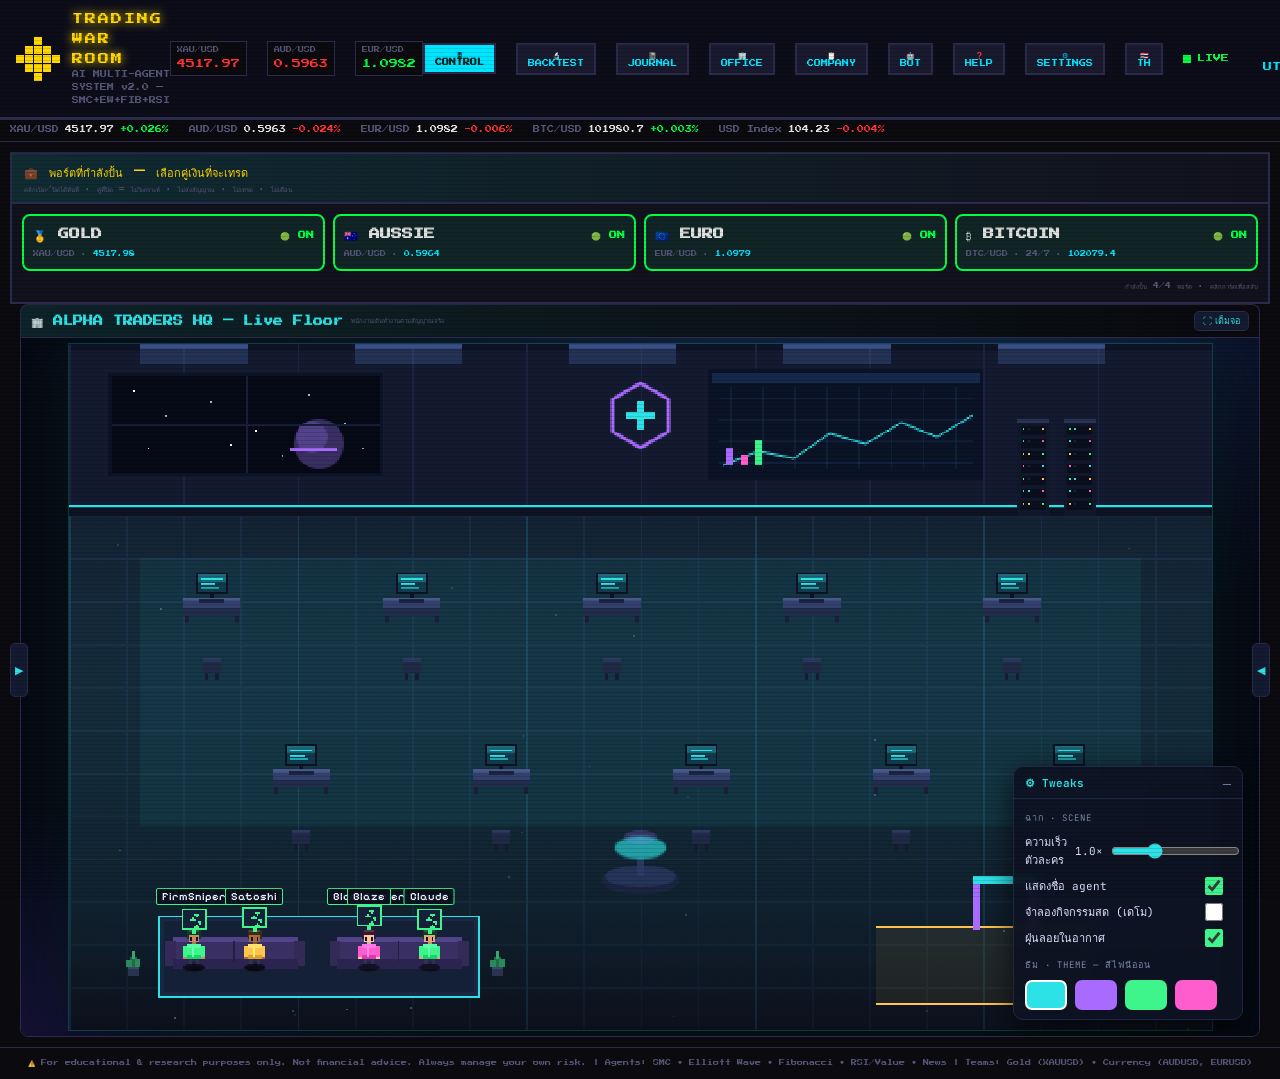
==== commit a70ed425: "Phase F.3: lean JOURNAL + COMPANY. Journal: removed RECOMMENDED STRATEGY / Smart Apply / Train block" ====
--- a/index.html
+++ b/index.html
@@ -647,17 +647,17 @@
 </div>
 
 <!-- ═══════════════════ SCRIPTS ═══════════════════ -->
-<script src="js/i18n.js?v=83"></script>
-<script src="js/market.js?v=83"></script>
-<script src="js/agents.js?v=83"></script>
-<script src="js/ui.js?v=83"></script>
-<script src="js/extras.js?v=83"></script>
-<script src="js/ai-bridge.js?v=83"></script>
-<script src="js/gemini.js?v=83"></script>
-<script src="js/portfolio.js?v=83"></script>
-<script src="js/sprite-slicer.js?v=83"></script>
-<script src="js/backtest.js?v=83"></script>
-<script src="js/app.js?v=83"></script>
+<script src="js/i18n.js?v=84"></script>
+<script src="js/market.js?v=84"></script>
+<script src="js/agents.js?v=84"></script>
+<script src="js/ui.js?v=84"></script>
+<script src="js/extras.js?v=84"></script>
+<script src="js/ai-bridge.js?v=84"></script>
+<script src="js/gemini.js?v=84"></script>
+<script src="js/portfolio.js?v=84"></script>
+<script src="js/sprite-slicer.js?v=84"></script>
+<script src="js/backtest.js?v=84"></script>
+<script src="js/app.js?v=84"></script>
 
 <!-- ═══════════════════ AGENT HQ — full-screen live pixel office (iframe) ═══════════════════ -->
 <div id="agenthq-overlay" style="display:none;position:fixed;inset:0;z-index:9999;background:#070a14">
@@ -670,7 +670,7 @@
   function openAgentHQ() {
     const ov = document.getElementById('agenthq-overlay');
     const fr = document.getElementById('agenthq-frame');
-    if (!fr.src) fr.src = 'agent-hq.html?v=83';   // load once; data syncs live from parent
+    if (!fr.src) fr.src = 'agent-hq.html?v=84';   // load once; data syncs live from parent
     ov.style.display = 'block';
   }
   function closeAgentHQ() { document.getElementById('agenthq-overlay').style.display = 'none'; }
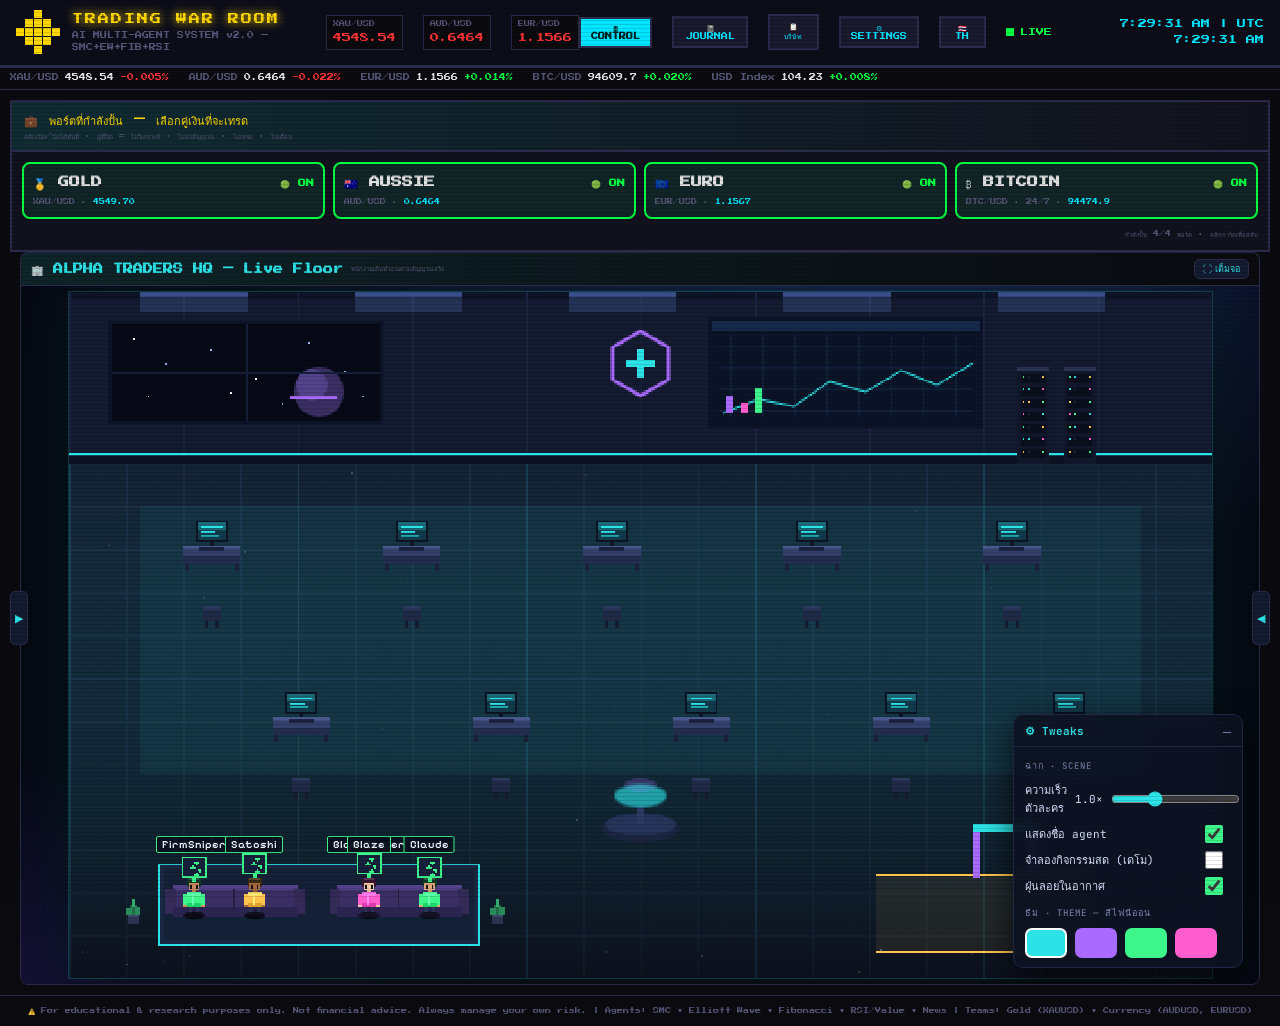
==== commit 8fa31b09: "Phase D.18 (v1.52) + F.4: MaxLot auto-scales with balance (MaxLot x bal/100 when AutoScaleMaxLot=tru" ====
--- a/index.html
+++ b/index.html
@@ -101,13 +101,10 @@
   </div>
 
   <div class="header-right">
+    <!-- Phase F.4: lean nav — 4 destinations. BACKTEST/OFFICE/BOT live inside CONTROL (shortcuts) -->
     <button class="hdr-btn" onclick="Modal.open('control')" title="ห้องควบคุมหลัก — ใช้อันนี้พอ" style="background:var(--teal);color:#022;font-weight:bold">🎛 CONTROL</button>
-    <button class="hdr-btn" onclick="Modal.open('backtest')" data-i18n="btn.backtest" data-i18n-title="bt.title">🔬 BACKTEST</button>
-    <button class="hdr-btn" onclick="Modal.open('journal')" data-i18n="btn.journal">📓 JOURNAL</button>
-    <button class="hdr-btn" onclick="openAgentHQ()" title="Agent HQ — Live Pixel Office">🏢 OFFICE</button>
-    <button class="hdr-btn" onclick="Modal.open('company')" title="Company / Org View">📋 COMPANY</button>
-    <button class="hdr-btn" onclick="Modal.open('botstatus')" title="MT5 Bot Status">🤖 BOT</button>
-    <button class="hdr-btn" onclick="Modal.open('help')" data-i18n="btn.help">❓ HELP</button>
+    <button class="hdr-btn" onclick="Modal.open('journal')" title="ประวัติไม้ + ฐานความรู้ KB" data-i18n="btn.journal">📓 ข้อมูล</button>
+    <button class="hdr-btn" onclick="Modal.open('company')" title="ภาพรวมบริษัท — เงิน/ทีม/สุขภาพระบบ">📋 บริษัท</button>
     <button class="hdr-btn" onclick="Modal.open('settings')" data-i18n="btn.settings">⚙ SETTINGS</button>
     <button class="hdr-btn" id="lang-toggle" onclick="I18n.toggle()" title="Toggle TH/EN">🇹🇭 TH</button>
     <div class="live-indicator">
@@ -647,17 +644,17 @@
 </div>
 
 <!-- ═══════════════════ SCRIPTS ═══════════════════ -->
-<script src="js/i18n.js?v=84"></script>
-<script src="js/market.js?v=84"></script>
-<script src="js/agents.js?v=84"></script>
-<script src="js/ui.js?v=84"></script>
-<script src="js/extras.js?v=84"></script>
-<script src="js/ai-bridge.js?v=84"></script>
-<script src="js/gemini.js?v=84"></script>
-<script src="js/portfolio.js?v=84"></script>
-<script src="js/sprite-slicer.js?v=84"></script>
-<script src="js/backtest.js?v=84"></script>
-<script src="js/app.js?v=84"></script>
+<script src="js/i18n.js?v=85"></script>
+<script src="js/market.js?v=85"></script>
+<script src="js/agents.js?v=85"></script>
+<script src="js/ui.js?v=85"></script>
+<script src="js/extras.js?v=85"></script>
+<script src="js/ai-bridge.js?v=85"></script>
+<script src="js/gemini.js?v=85"></script>
+<script src="js/portfolio.js?v=85"></script>
+<script src="js/sprite-slicer.js?v=85"></script>
+<script src="js/backtest.js?v=85"></script>
+<script src="js/app.js?v=85"></script>
 
 <!-- ═══════════════════ AGENT HQ — full-screen live pixel office (iframe) ═══════════════════ -->
 <div id="agenthq-overlay" style="display:none;position:fixed;inset:0;z-index:9999;background:#070a14">
@@ -670,7 +667,7 @@
   function openAgentHQ() {
     const ov = document.getElementById('agenthq-overlay');
     const fr = document.getElementById('agenthq-frame');
-    if (!fr.src) fr.src = 'agent-hq.html?v=84';   // load once; data syncs live from parent
+    if (!fr.src) fr.src = 'agent-hq.html?v=85';   // load once; data syncs live from parent
     ov.style.display = 'block';
   }
   function closeAgentHQ() { document.getElementById('agenthq-overlay').style.display = 'none'; }
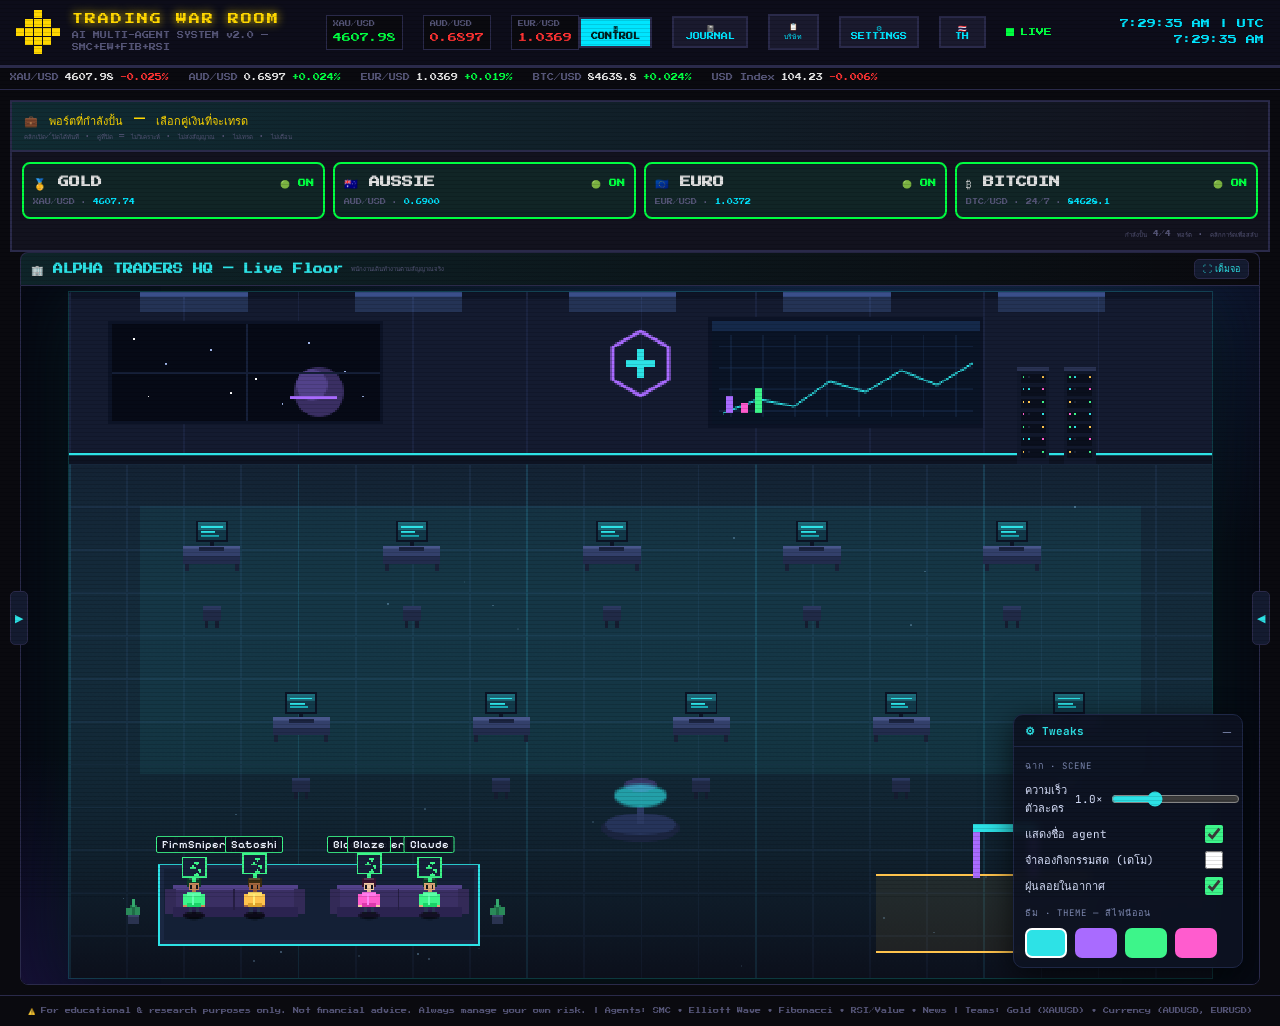
==== commit 7b423c5b: "Phase F.5: Live Floor polish + fix moonwalk. (1) Sprite flip was inverted vs the sheet's native LEFT" ====
--- a/index.html
+++ b/index.html
@@ -644,17 +644,17 @@
 </div>
 
 <!-- ═══════════════════ SCRIPTS ═══════════════════ -->
-<script src="js/i18n.js?v=85"></script>
-<script src="js/market.js?v=85"></script>
-<script src="js/agents.js?v=85"></script>
-<script src="js/ui.js?v=85"></script>
-<script src="js/extras.js?v=85"></script>
-<script src="js/ai-bridge.js?v=85"></script>
-<script src="js/gemini.js?v=85"></script>
-<script src="js/portfolio.js?v=85"></script>
-<script src="js/sprite-slicer.js?v=85"></script>
-<script src="js/backtest.js?v=85"></script>
-<script src="js/app.js?v=85"></script>
+<script src="js/i18n.js?v=86"></script>
+<script src="js/market.js?v=86"></script>
+<script src="js/agents.js?v=86"></script>
+<script src="js/ui.js?v=86"></script>
+<script src="js/extras.js?v=86"></script>
+<script src="js/ai-bridge.js?v=86"></script>
+<script src="js/gemini.js?v=86"></script>
+<script src="js/portfolio.js?v=86"></script>
+<script src="js/sprite-slicer.js?v=86"></script>
+<script src="js/backtest.js?v=86"></script>
+<script src="js/app.js?v=86"></script>
 
 <!-- ═══════════════════ AGENT HQ — full-screen live pixel office (iframe) ═══════════════════ -->
 <div id="agenthq-overlay" style="display:none;position:fixed;inset:0;z-index:9999;background:#070a14">
@@ -667,7 +667,7 @@
   function openAgentHQ() {
     const ov = document.getElementById('agenthq-overlay');
     const fr = document.getElementById('agenthq-frame');
-    if (!fr.src) fr.src = 'agent-hq.html?v=85';   // load once; data syncs live from parent
+    if (!fr.src) fr.src = 'agent-hq.html?v=86';   // load once; data syncs live from parent
     ov.style.display = 'block';
   }
   function closeAgentHQ() { document.getElementById('agenthq-overlay').style.display = 'none'; }
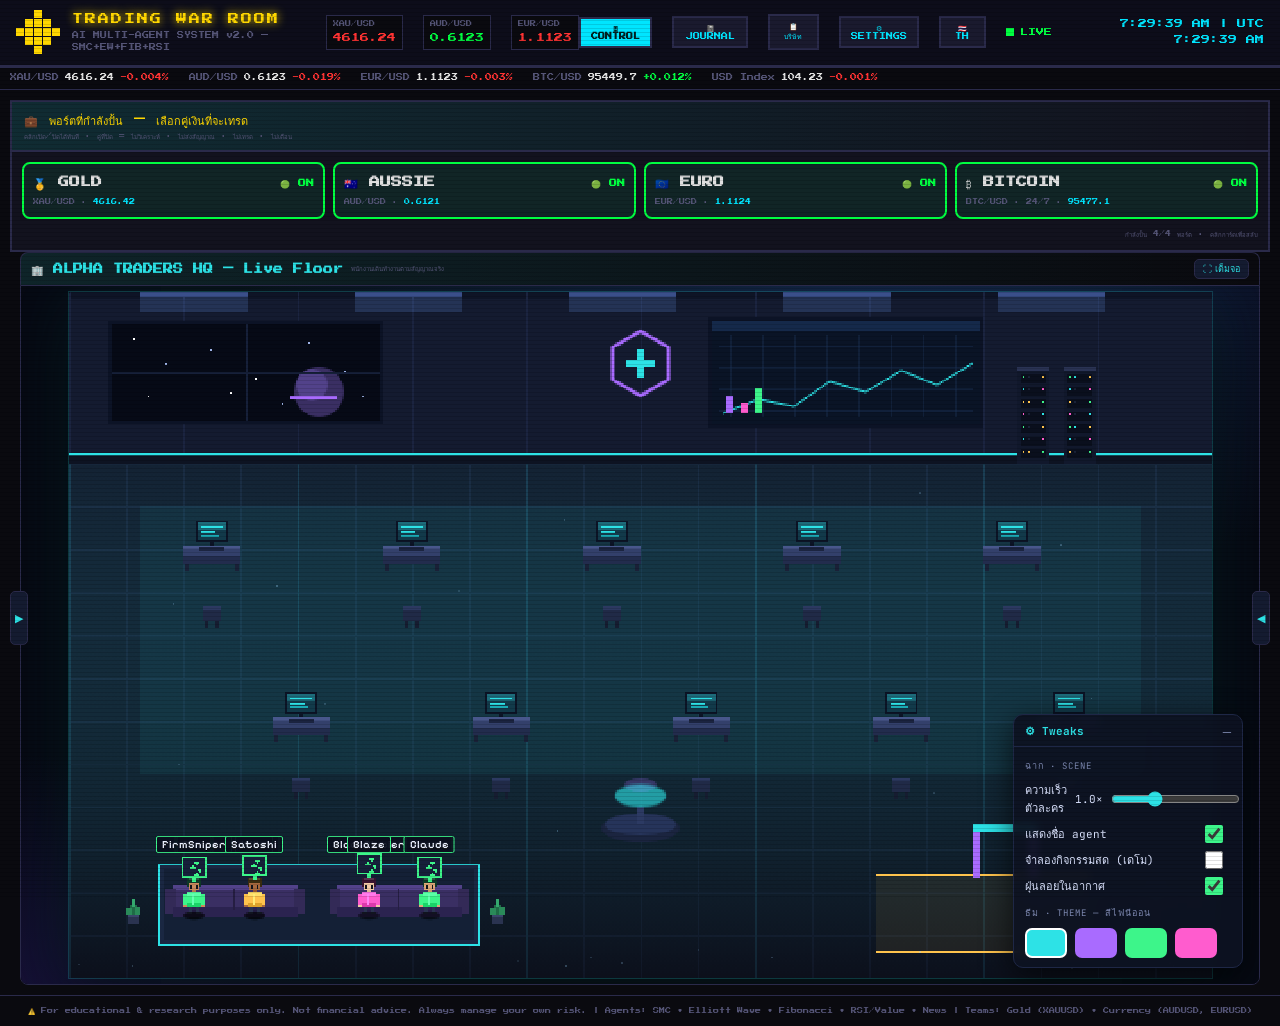
==== commit 6ccc36e5: "Phase G (security hardening): rotate-able secret + lock the bridge. Bridge: secret now read from Scr" ====
--- a/index.html
+++ b/index.html
@@ -395,6 +395,11 @@
         <label class="form-label">🔗 Bot Bridge URL <span class="hint">(Apps Script /exec URL)</span></label>
         <input id="s-botbridge" type="text" class="form-input" placeholder="https://script.google.com/macros/s/.../exec" spellcheck="false">
       </div>
+      <div class="form-group">
+        <label class="form-label">🔑 Webhook Secret <span class="hint">(ต้องตรงกับ Script Property TWR_SECRET + EA input WebhookSecret)</span></label>
+        <input id="s-secret" type="password" class="form-input" placeholder="ตั้งรหัสลับของคุณเอง (อย่าใช้ twr-secret)" spellcheck="false" autocomplete="off">
+        <div style="font-size:6px;color:var(--orange);padding:3px 4px 0">⚠️ ความปลอดภัย: ตั้งรหัสยาวๆ สุ่มๆ เป็นของคุณเอง แล้วใส่ให้ตรงกันทั้ง 3 ที่ (ช่องนี้ · Script Property TWR_SECRET · EA WebhookSecret)</div>
+      </div>
       <div style="font-size:6px;color:var(--gray);line-height:1.6;padding:0 4px 8px">
         <b style="color:var(--gold)">📘 วิธีตั้ง:</b><br>
         1. เปิด <a href="https://script.google.com" target="_blank" style="color:var(--teal)">script.google.com</a> → New project<br>
@@ -644,17 +649,17 @@
 </div>
 
 <!-- ═══════════════════ SCRIPTS ═══════════════════ -->
-<script src="js/i18n.js?v=86"></script>
-<script src="js/market.js?v=86"></script>
-<script src="js/agents.js?v=86"></script>
-<script src="js/ui.js?v=86"></script>
-<script src="js/extras.js?v=86"></script>
-<script src="js/ai-bridge.js?v=86"></script>
-<script src="js/gemini.js?v=86"></script>
-<script src="js/portfolio.js?v=86"></script>
-<script src="js/sprite-slicer.js?v=86"></script>
-<script src="js/backtest.js?v=86"></script>
-<script src="js/app.js?v=86"></script>
+<script src="js/i18n.js?v=87"></script>
+<script src="js/market.js?v=87"></script>
+<script src="js/agents.js?v=87"></script>
+<script src="js/ui.js?v=87"></script>
+<script src="js/extras.js?v=87"></script>
+<script src="js/ai-bridge.js?v=87"></script>
+<script src="js/gemini.js?v=87"></script>
+<script src="js/portfolio.js?v=87"></script>
+<script src="js/sprite-slicer.js?v=87"></script>
+<script src="js/backtest.js?v=87"></script>
+<script src="js/app.js?v=87"></script>
 
 <!-- ═══════════════════ AGENT HQ — full-screen live pixel office (iframe) ═══════════════════ -->
 <div id="agenthq-overlay" style="display:none;position:fixed;inset:0;z-index:9999;background:#070a14">
@@ -667,7 +672,7 @@
   function openAgentHQ() {
     const ov = document.getElementById('agenthq-overlay');
     const fr = document.getElementById('agenthq-frame');
-    if (!fr.src) fr.src = 'agent-hq.html?v=86';   // load once; data syncs live from parent
+    if (!fr.src) fr.src = 'agent-hq.html?v=87';   // load once; data syncs live from parent
     ov.style.display = 'block';
   }
   function closeAgentHQ() { document.getElementById('agenthq-overlay').style.display = 'none'; }
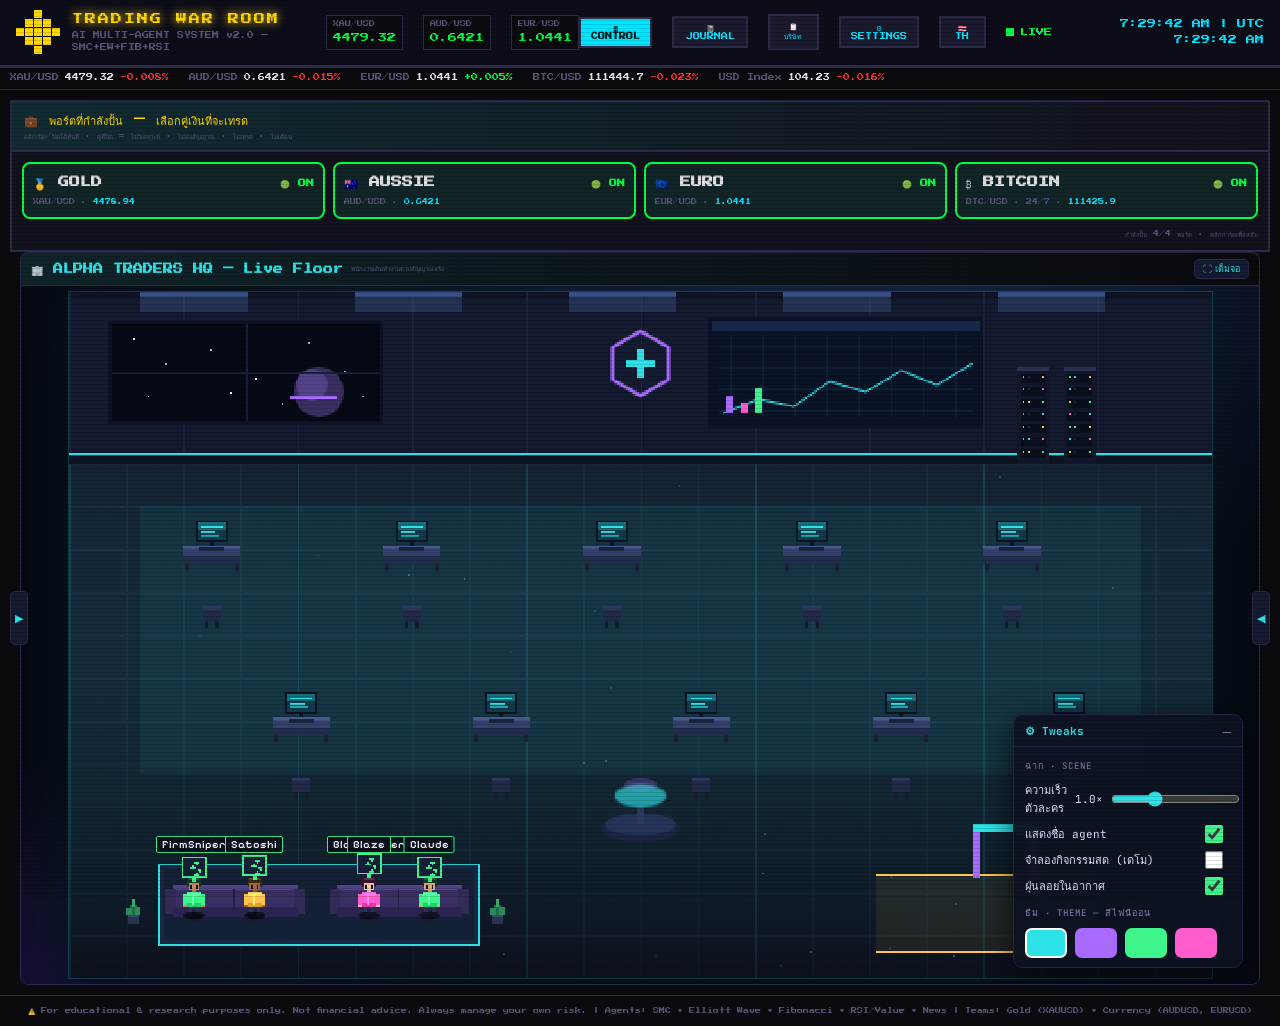
==== commit 3e54ba0d: "Revert "Phase G (security hardening): rotate-able secret + lock the bridge. Bridge: secret now read " ====
--- a/index.html
+++ b/index.html
@@ -395,11 +395,6 @@
         <label class="form-label">🔗 Bot Bridge URL <span class="hint">(Apps Script /exec URL)</span></label>
         <input id="s-botbridge" type="text" class="form-input" placeholder="https://script.google.com/macros/s/.../exec" spellcheck="false">
       </div>
-      <div class="form-group">
-        <label class="form-label">🔑 Webhook Secret <span class="hint">(ต้องตรงกับ Script Property TWR_SECRET + EA input WebhookSecret)</span></label>
-        <input id="s-secret" type="password" class="form-input" placeholder="ตั้งรหัสลับของคุณเอง (อย่าใช้ twr-secret)" spellcheck="false" autocomplete="off">
-        <div style="font-size:6px;color:var(--orange);padding:3px 4px 0">⚠️ ความปลอดภัย: ตั้งรหัสยาวๆ สุ่มๆ เป็นของคุณเอง แล้วใส่ให้ตรงกันทั้ง 3 ที่ (ช่องนี้ · Script Property TWR_SECRET · EA WebhookSecret)</div>
-      </div>
       <div style="font-size:6px;color:var(--gray);line-height:1.6;padding:0 4px 8px">
         <b style="color:var(--gold)">📘 วิธีตั้ง:</b><br>
         1. เปิด <a href="https://script.google.com" target="_blank" style="color:var(--teal)">script.google.com</a> → New project<br>
@@ -649,17 +644,17 @@
 </div>
 
 <!-- ═══════════════════ SCRIPTS ═══════════════════ -->
-<script src="js/i18n.js?v=87"></script>
-<script src="js/market.js?v=87"></script>
-<script src="js/agents.js?v=87"></script>
-<script src="js/ui.js?v=87"></script>
-<script src="js/extras.js?v=87"></script>
-<script src="js/ai-bridge.js?v=87"></script>
-<script src="js/gemini.js?v=87"></script>
-<script src="js/portfolio.js?v=87"></script>
-<script src="js/sprite-slicer.js?v=87"></script>
-<script src="js/backtest.js?v=87"></script>
-<script src="js/app.js?v=87"></script>
+<script src="js/i18n.js?v=86"></script>
+<script src="js/market.js?v=86"></script>
+<script src="js/agents.js?v=86"></script>
+<script src="js/ui.js?v=86"></script>
+<script src="js/extras.js?v=86"></script>
+<script src="js/ai-bridge.js?v=86"></script>
+<script src="js/gemini.js?v=86"></script>
+<script src="js/portfolio.js?v=86"></script>
+<script src="js/sprite-slicer.js?v=86"></script>
+<script src="js/backtest.js?v=86"></script>
+<script src="js/app.js?v=86"></script>
 
 <!-- ═══════════════════ AGENT HQ — full-screen live pixel office (iframe) ═══════════════════ -->
 <div id="agenthq-overlay" style="display:none;position:fixed;inset:0;z-index:9999;background:#070a14">
@@ -672,7 +667,7 @@
   function openAgentHQ() {
     const ov = document.getElementById('agenthq-overlay');
     const fr = document.getElementById('agenthq-frame');
-    if (!fr.src) fr.src = 'agent-hq.html?v=87';   // load once; data syncs live from parent
+    if (!fr.src) fr.src = 'agent-hq.html?v=86';   // load once; data syncs live from parent
     ov.style.display = 'block';
   }
   function closeAgentHQ() { document.getElementById('agenthq-overlay').style.display = 'none'; }
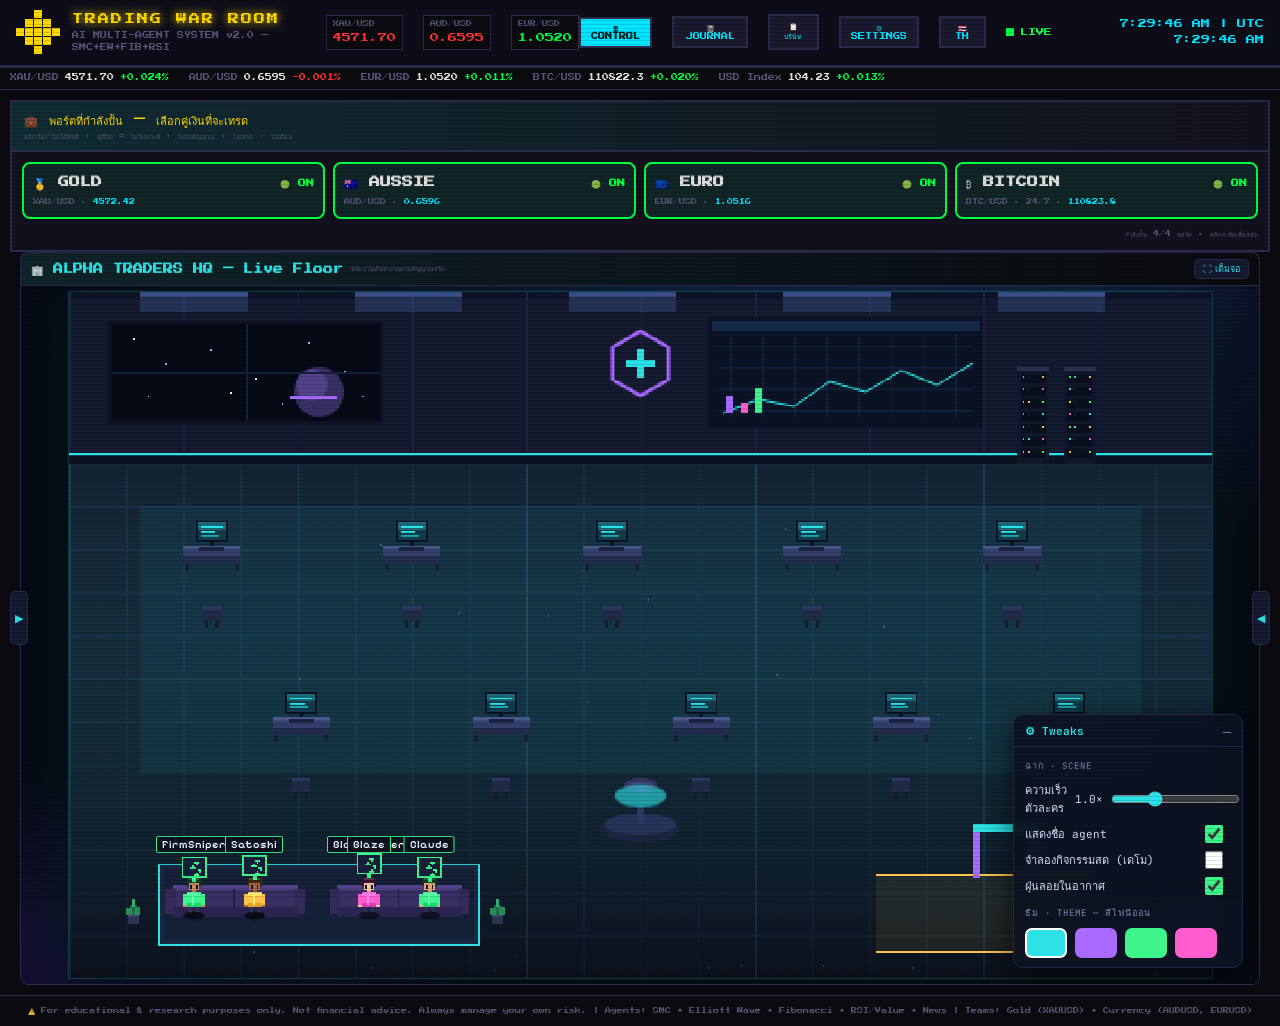
==== commit cb7d14e4: "Revert security (Phase G) fully + cache v88 — back to the simple working hardcoded twr-secret everyw" ====
--- a/index.html
+++ b/index.html
@@ -644,17 +644,17 @@
 </div>
 
 <!-- ═══════════════════ SCRIPTS ═══════════════════ -->
-<script src="js/i18n.js?v=86"></script>
-<script src="js/market.js?v=86"></script>
-<script src="js/agents.js?v=86"></script>
-<script src="js/ui.js?v=86"></script>
-<script src="js/extras.js?v=86"></script>
-<script src="js/ai-bridge.js?v=86"></script>
-<script src="js/gemini.js?v=86"></script>
-<script src="js/portfolio.js?v=86"></script>
-<script src="js/sprite-slicer.js?v=86"></script>
-<script src="js/backtest.js?v=86"></script>
-<script src="js/app.js?v=86"></script>
+<script src="js/i18n.js?v=88"></script>
+<script src="js/market.js?v=88"></script>
+<script src="js/agents.js?v=88"></script>
+<script src="js/ui.js?v=88"></script>
+<script src="js/extras.js?v=88"></script>
+<script src="js/ai-bridge.js?v=88"></script>
+<script src="js/gemini.js?v=88"></script>
+<script src="js/portfolio.js?v=88"></script>
+<script src="js/sprite-slicer.js?v=88"></script>
+<script src="js/backtest.js?v=88"></script>
+<script src="js/app.js?v=88"></script>
 
 <!-- ═══════════════════ AGENT HQ — full-screen live pixel office (iframe) ═══════════════════ -->
 <div id="agenthq-overlay" style="display:none;position:fixed;inset:0;z-index:9999;background:#070a14">
@@ -667,7 +667,7 @@
   function openAgentHQ() {
     const ov = document.getElementById('agenthq-overlay');
     const fr = document.getElementById('agenthq-frame');
-    if (!fr.src) fr.src = 'agent-hq.html?v=86';   // load once; data syncs live from parent
+    if (!fr.src) fr.src = 'agent-hq.html?v=88';   // load once; data syncs live from parent
     ov.style.display = 'block';
   }
   function closeAgentHQ() { document.getElementById('agenthq-overlay').style.display = 'none'; }
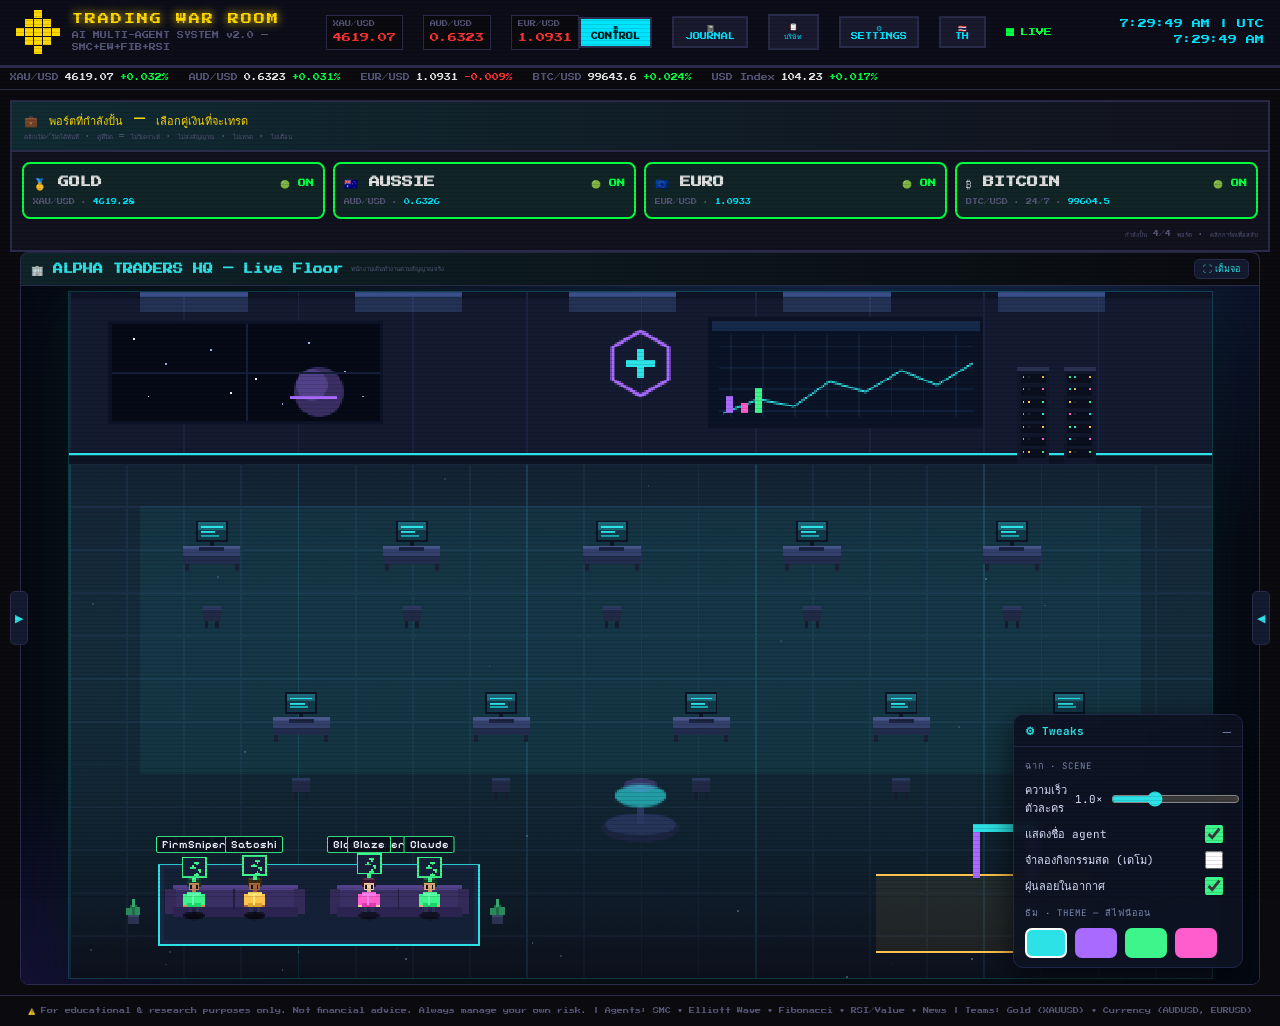
==== commit 3ffea20b: "Mobile office now matches desktop: load agent-hq in embed mode (clean floor, big walking traders) in" ====
--- a/index.html
+++ b/index.html
@@ -169,7 +169,7 @@
         <span style="font-size:6px;color:var(--gray)">พนักงานเดินทำงานตามสัญญาณจริง</span>
         <button onclick="openAgentHQ()" title="เปิดเต็มจอ" style="margin-left:auto;background:#141b30;border:1px solid var(--border);color:var(--cyan,#2de2e6);font-size:9px;padding:2px 8px;border-radius:5px;cursor:pointer">⛶ เต็มจอ</button>
       </div>
-      <iframe id="hub-office-frame" title="Alpha Traders HQ" src="agent-hq.html?embed=1&v=66" loading="lazy"></iframe>
+      <iframe id="hub-office-frame" title="Alpha Traders HQ" src="agent-hq.html?embed=1&v=89" loading="lazy"></iframe>
     </section>
 
     <!-- RIGHT: market data + team analysis + comms -->
